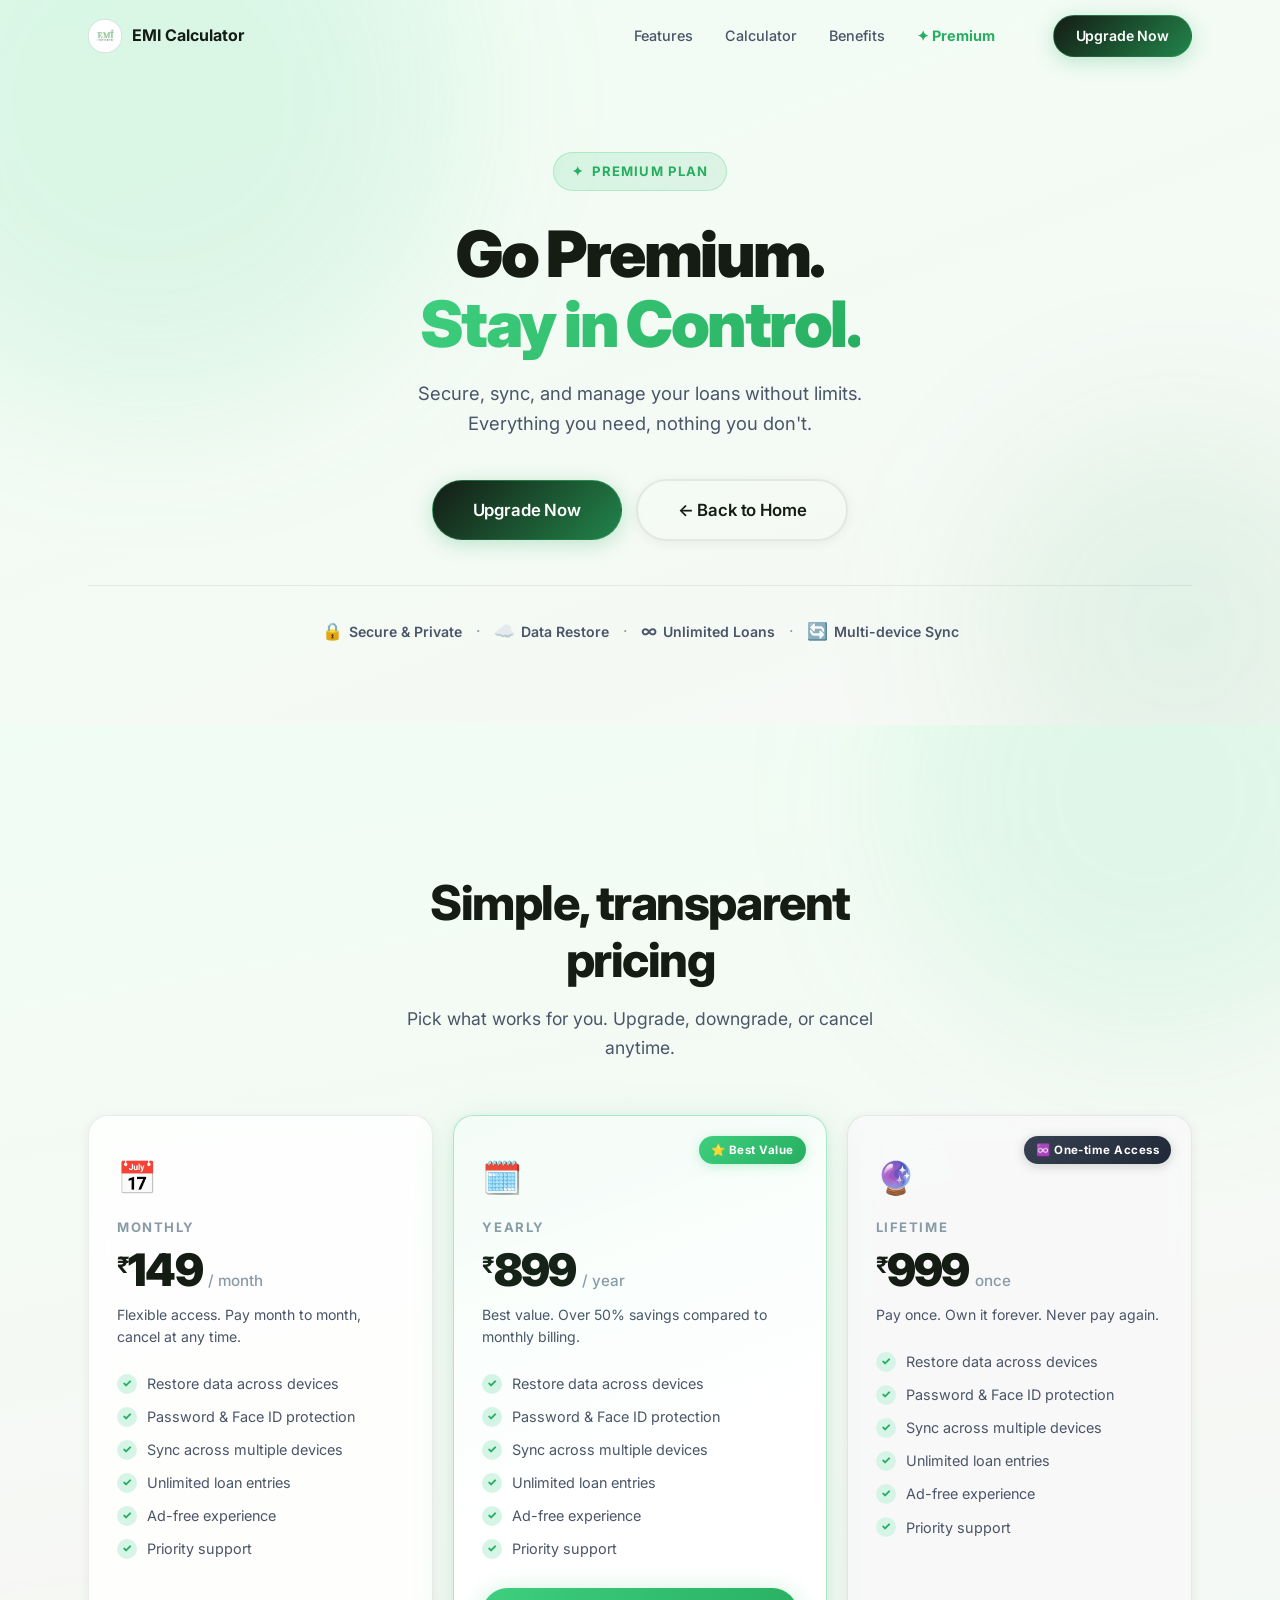
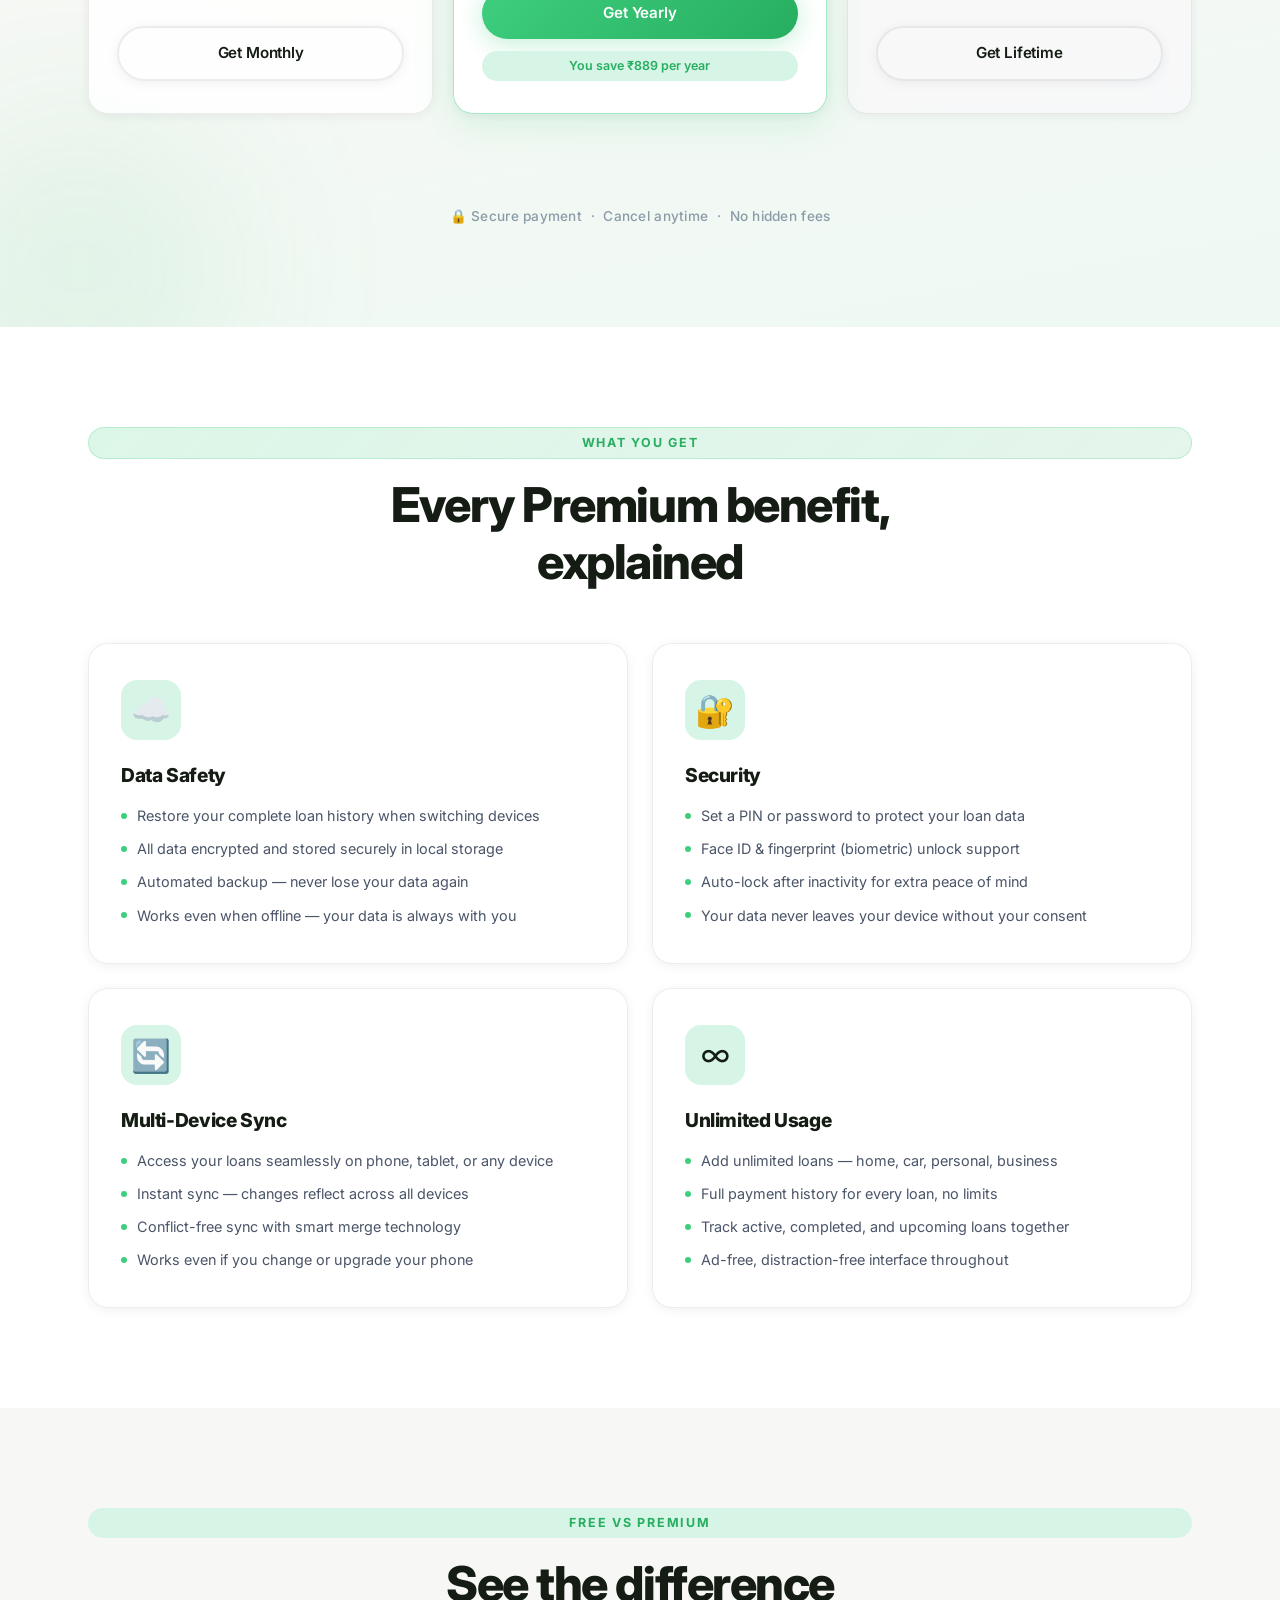
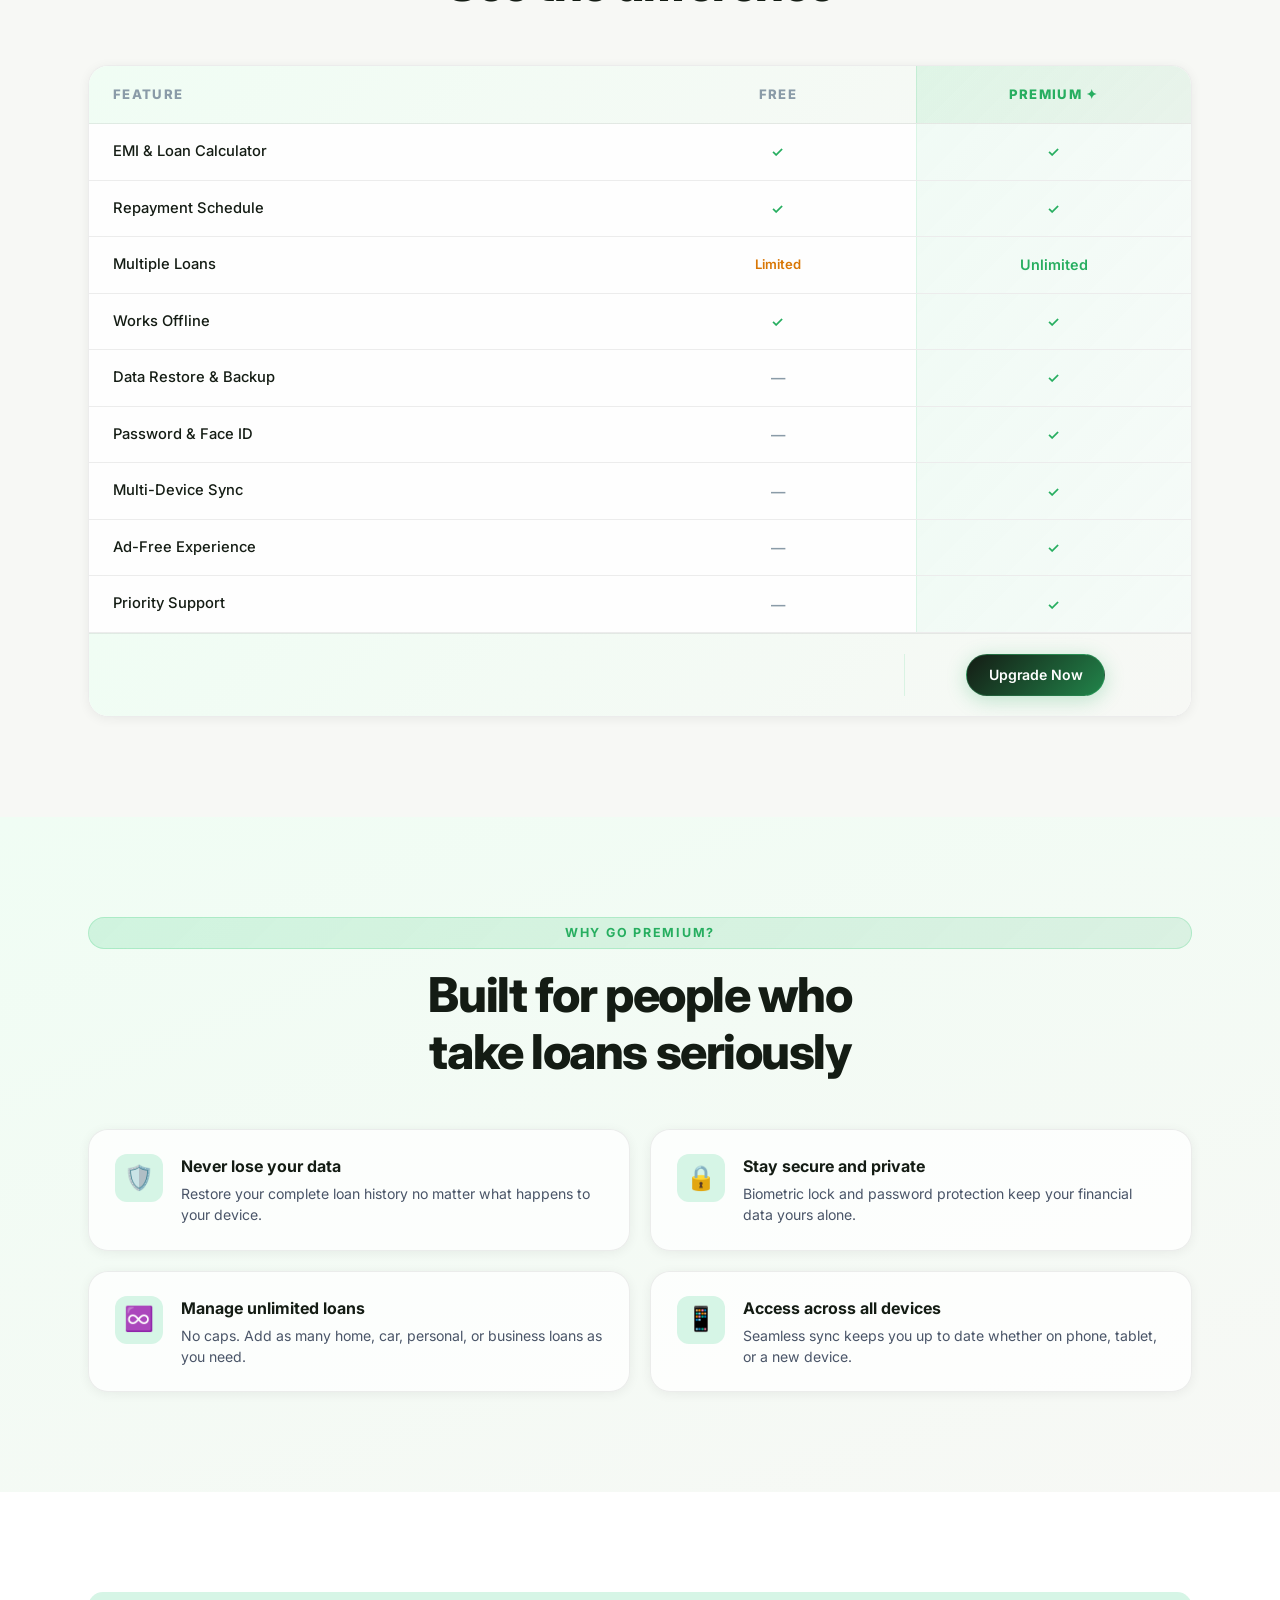
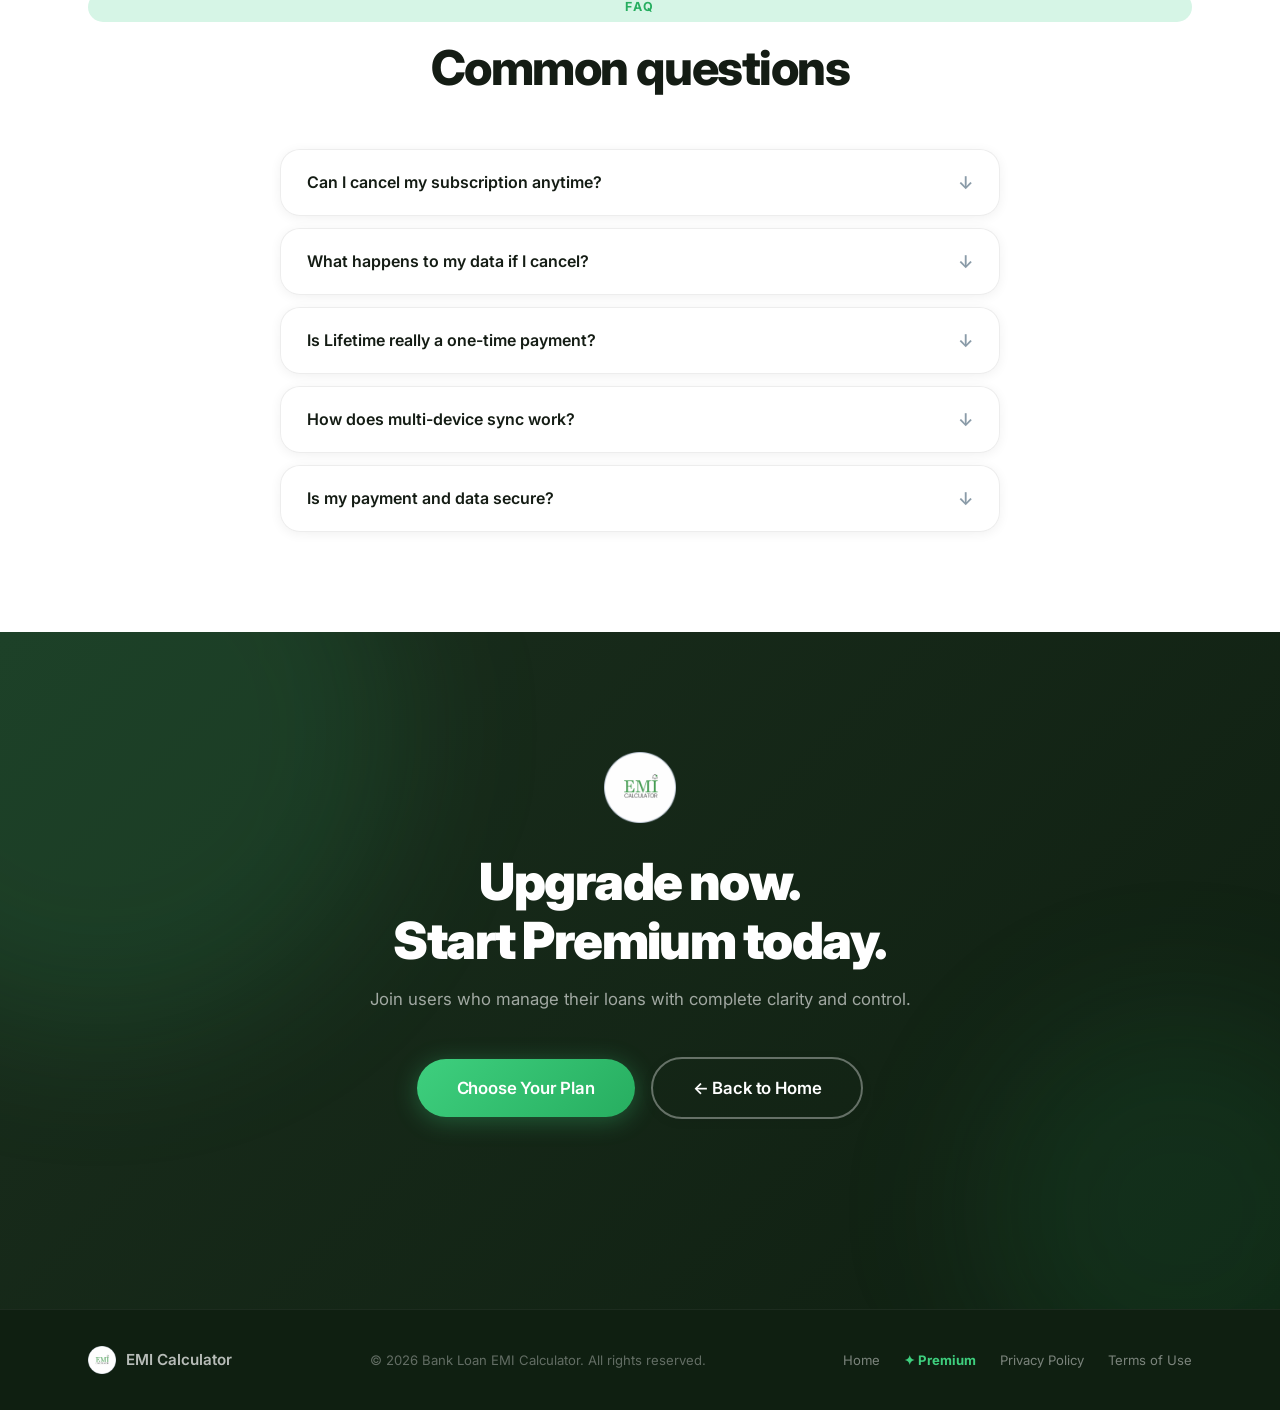
==== premium.html @ fca87fe2 "Initial commit for Bank Loan EMI Calculator Landing Page" ====
<!DOCTYPE html>
<html lang="en">

<head>
  <meta charset="UTF-8" />
  <meta name="viewport" content="width=device-width, initial-scale=1.0" />
  <title>Premium Plans – Bank Loan EMI Calculator</title>
  <meta name="description"
    content="Upgrade to Premium. Restore data, password protection, multi-device sync, unlimited loan entries and an ad-free experience." />
  <meta name="keywords" content="loan EMI calculator premium, pro plan, sync loans, biometric lock, loan app upgrade" />
  <link rel="icon" type="image/png" href="LOGO.png" />
  <link rel="preconnect" href="https://fonts.googleapis.com" />
  <link rel="preconnect" href="https://fonts.gstatic.com" crossorigin />
  <link href="https://fonts.googleapis.com/css2?family=Inter:wght@300;400;500;600;700;800;900&display=swap"
    rel="stylesheet" />
  <link rel="stylesheet" href="style.css" />
</head>

<body>

  <!-- ========== NAV ========== -->
  <nav class="nav" id="navbar">
    <div class="nav-inner">
      <a href="index.html" class="nav-logo" id="nav-logo-link">
        <img src="LOGO.png" alt="Bank Loan EMI Calculator Logo" class="nav-logo-img" />
        <span class="nav-logo-text">EMI Calculator</span>
      </a>
      <div class="nav-links" id="nav-links">
        <a href="index.html#features" class="nav-link">Features</a>
        <a href="index.html#calculator" class="nav-link">Calculator</a>
        <a href="index.html#benefits" class="nav-link">Benefits</a>
        <a href="#pricing" class="nav-link nav-link-pro">✦ Premium</a>
      </div>
      <a href="#pricing" class="btn btn-sm btn-pro nav-cta" id="nav-cta-upgrade">Upgrade Now</a>
      <button class="hamburger" id="hamburger" aria-label="Open menu">
        <span></span><span></span><span></span>
      </button>
    </div>
    <!-- mobile drawer -->
    <div class="mobile-drawer" id="mobile-drawer">
      <a href="index.html" class="drawer-link">← Back to Home</a>
      <a href="#pricing" class="drawer-link">Pricing Plans</a>
      <a href="#features-detail" class="drawer-link">Features</a>
      <a href="#why-premium" class="drawer-link">Why Premium?</a>
      <a href="#pricing" class="btn btn-pro drawer-cta">Upgrade Now</a>
    </div>
  </nav>

  <!-- ========== HERO ========== -->
  <section class="premium-page-hero" id="hero">
    <div class="premium-hero-blob phb-1"></div>
    <div class="premium-hero-blob phb-2"></div>
    <div class="container reveal">
      <div class="premium-hero-badge">
        <span>✦</span> PREMIUM PLAN
      </div>
      <h1 class="premium-hero-title">
        Go Premium.<br /><span class="accent-text">Stay in Control.</span>
      </h1>
      <p class="premium-hero-sub">
        Secure, sync, and manage your loans without limits.<br />
        Everything you need, nothing you don't.
      </p>
      <div class="premium-hero-actions">
        <a href="#pricing" class="btn btn-pro btn-lg" id="hero-upgrade-btn">Upgrade Now</a>
        <a href="index.html" class="btn btn-outline btn-lg" id="hero-back-btn">← Back to Home</a>
      </div>

      <!-- Quick trust row -->
      <div class="premium-trust-row">
        <span class="premium-trust-item"><span>🔒</span> Secure & Private</span>
        <span class="premium-trust-sep">·</span>
        <span class="premium-trust-item"><span>☁️</span> Data Restore</span>
        <span class="premium-trust-sep">·</span>
        <span class="premium-trust-item"><span>∞</span> Unlimited Loans</span>
        <span class="premium-trust-sep">·</span>
        <span class="premium-trust-item"><span>🔄</span> Multi-device Sync</span>
      </div>
    </div>
  </section>

  <!-- ========== PRICING CARDS ========== -->
  <section class="pricing-section" id="pricing" style="padding-top:100px;">
    <div class="pricing-bg">
      <div class="pricing-blob pb-1"></div>
      <div class="pricing-blob pb-2"></div>
    </div>
    <div class="container">
      <div class="section-label reveal center pro-label">Choose Your Plan</div>
      <h2 class="section-title reveal center">Simple, transparent<br />pricing</h2>
      <p class="section-sub reveal center">Pick what works for you. Upgrade, downgrade, or cancel anytime.</p>

      <!-- Billing toggle -->
      <!-- <div class="billing-toggle reveal" id="billing-toggle">
        <button class="toggle-btn active" id="toggle-monthly" data-plan="monthly">Monthly</button>
        <button class="toggle-btn" id="toggle-yearly" data-plan="yearly">
          Yearly
          <span class="toggle-save">Save 50%</span>
        </button>
      </div> -->

      <!-- Pricing Cards -->
      <div class="pricing-cards reveal" id="pricing-cards">

        <!-- Monthly -->
        <div class="pricing-card" id="plan-monthly">
          <div class="plan-icon">📅</div>
          <div class="plan-name">Monthly</div>
          <div class="plan-price">
            <span class="plan-currency">₹</span>149
            <span class="plan-period"> / month</span>
          </div>
          <p class="plan-desc">Flexible access. Pay month to month, cancel at any time.</p>
          <ul class="plan-features">
            <li><span class="pf-check">✓</span> Restore data across devices</li>
            <li><span class="pf-check">✓</span> Password &amp; Face ID protection</li>
            <li><span class="pf-check">✓</span> Sync across multiple devices</li>
            <li><span class="pf-check">✓</span> Unlimited loan entries</li>
            <li><span class="pf-check">✓</span> Ad-free experience</li>
            <li><span class="pf-check">✓</span> Priority support</li>
          </ul>
          <a href="#" class="btn btn-outline btn-plan" id="cta-monthly-page">Get Monthly</a>
        </div>

        <!-- Yearly — BEST VALUE -->
        <div class="pricing-card pricing-card-featured" id="plan-yearly">
          <div class="plan-badge">⭐ Best Value</div>
          <div class="plan-icon">🗓️</div>
          <div class="plan-name">Yearly</div>
          <div class="plan-price">
            <span class="plan-currency">₹</span>899
            <span class="plan-period"> / year</span>
          </div>
          <p class="plan-desc">Best value. Over 50% savings compared to monthly billing.</p>
          <ul class="plan-features">
            <li><span class="pf-check">✓</span> Restore data across devices</li>
            <li><span class="pf-check">✓</span> Password &amp; Face ID protection</li>
            <li><span class="pf-check">✓</span> Sync across multiple devices</li>
            <li><span class="pf-check">✓</span> Unlimited loan entries</li>
            <li><span class="pf-check">✓</span> Ad-free experience</li>
            <li><span class="pf-check">✓</span> Priority support</li>
          </ul>
          <a href="#" class="btn btn-primary btn-plan" id="cta-yearly-page">Get Yearly</a>
          <div class="plan-saving">You save ₹889 per year</div>
        </div>

        <!-- Lifetime -->
        <div class="pricing-card pricing-card-lifetime" id="plan-lifetime">
          <div class="plan-badge plan-badge-alt">♾️ One-time Access</div>
          <div class="plan-icon">🔮</div>
          <div class="plan-name">Lifetime</div>
          <div class="plan-price">
            <span class="plan-currency">₹</span>999
            <span class="plan-period"> once</span>
          </div>
          <p class="plan-desc">Pay once. Own it forever. Never pay again.</p>
          <ul class="plan-features">
            <li><span class="pf-check">✓</span> Restore data across devices</li>
            <li><span class="pf-check">✓</span> Password &amp; Face ID protection</li>
            <li><span class="pf-check">✓</span> Sync across multiple devices</li>
            <li><span class="pf-check">✓</span> Unlimited loan entries</li>
            <li><span class="pf-check">✓</span> Ad-free experience</li>
            <li><span class="pf-check">✓</span> Priority support</li>
          </ul>
          <a href="#" class="btn btn-outline btn-plan" id="cta-lifetime-page">Get Lifetime</a>
        </div>

      </div><!-- /pricing-cards -->

      <!-- Reassurance line -->
      <p class="pricing-reassurance reveal">
        🔒 Secure payment &nbsp;·&nbsp; Cancel anytime &nbsp;·&nbsp; No hidden fees
      </p>
    </div>
  </section>

  <!-- ========== FEATURES EXPLAINED ========== -->
  <section class="prem-features-section" id="features-detail">
    <div class="container">
      <div class="section-label reveal center pro-label">What You Get</div>
      <h2 class="section-title reveal center">Every Premium benefit,<br />explained</h2>

      <div class="prem-features-grid reveal">

        <!-- Data Safety -->
        <div class="prem-feature-cat" id="pfc-data">
          <div class="pfc-icon">☁️</div>
          <h3>Data Safety</h3>
          <div class="pfc-items">
            <div class="pfc-item">
              <span class="pfc-dot"></span>
              Restore your complete loan history when switching devices
            </div>
            <div class="pfc-item">
              <span class="pfc-dot"></span>
              All data encrypted and stored securely in local storage
            </div>
            <div class="pfc-item">
              <span class="pfc-dot"></span>
              Automated backup — never lose your data again
            </div>
            <div class="pfc-item">
              <span class="pfc-dot"></span>
              Works even when offline — your data is always with you
            </div>
          </div>
        </div>

        <!-- Security -->
        <div class="prem-feature-cat" id="pfc-security">
          <div class="pfc-icon">🔐</div>
          <h3>Security</h3>
          <div class="pfc-items">
            <div class="pfc-item">
              <span class="pfc-dot"></span>
              Set a PIN or password to protect your loan data
            </div>
            <div class="pfc-item">
              <span class="pfc-dot"></span>
              Face ID &amp; fingerprint (biometric) unlock support
            </div>
            <div class="pfc-item">
              <span class="pfc-dot"></span>
              Auto-lock after inactivity for extra peace of mind
            </div>
            <div class="pfc-item">
              <span class="pfc-dot"></span>
              Your data never leaves your device without your consent
            </div>
          </div>
        </div>

        <!-- Sync -->
        <div class="prem-feature-cat" id="pfc-sync">
          <div class="pfc-icon">🔄</div>
          <h3>Multi-Device Sync</h3>
          <div class="pfc-items">
            <div class="pfc-item">
              <span class="pfc-dot"></span>
              Access your loans seamlessly on phone, tablet, or any device
            </div>
            <div class="pfc-item">
              <span class="pfc-dot"></span>
              Instant sync — changes reflect across all devices
            </div>
            <div class="pfc-item">
              <span class="pfc-dot"></span>
              Conflict-free sync with smart merge technology
            </div>
            <div class="pfc-item">
              <span class="pfc-dot"></span>
              Works even if you change or upgrade your phone
            </div>
          </div>
        </div>

        <!-- Unlimited Usage -->
        <div class="prem-feature-cat" id="pfc-unlimited">
          <div class="pfc-icon">∞</div>
          <h3>Unlimited Usage</h3>
          <div class="pfc-items">
            <div class="pfc-item">
              <span class="pfc-dot"></span>
              Add unlimited loans — home, car, personal, business
            </div>
            <div class="pfc-item">
              <span class="pfc-dot"></span>
              Full payment history for every loan, no limits
            </div>
            <div class="pfc-item">
              <span class="pfc-dot"></span>
              Track active, completed, and upcoming loans together
            </div>
            <div class="pfc-item">
              <span class="pfc-dot"></span>
              Ad-free, distraction-free interface throughout
            </div>
          </div>
        </div>

      </div>
    </div>
  </section>

  <!-- ========== COMPARISON TABLE ========== -->
  <section class="comparison-section" id="comparison">
    <div class="container">
      <div class="section-label reveal center">Free vs Premium</div>
      <h2 class="section-title reveal center">See the difference</h2>
      <div class="comparison-table reveal">
        <div class="comp-header">
          <div class="comp-feat-col">Feature</div>
          <div class="comp-plan-col">Free</div>
          <div class="comp-plan-col comp-plan-pro">Premium ✦</div>
        </div>
        <div class="comp-row">
          <div class="comp-feat">EMI & Loan Calculator</div>
          <div class="comp-val comp-yes">✓</div>
          <div class="comp-val comp-yes comp-pro-val">✓</div>
        </div>
        <div class="comp-row">
          <div class="comp-feat">Repayment Schedule</div>
          <div class="comp-val comp-yes">✓</div>
          <div class="comp-val comp-yes comp-pro-val">✓</div>
        </div>
        <div class="comp-row">
          <div class="comp-feat">Multiple Loans</div>
          <div class="comp-val comp-limited">Limited</div>
          <div class="comp-val comp-yes comp-pro-val">Unlimited</div>
        </div>
        <div class="comp-row">
          <div class="comp-feat">Works Offline</div>
          <div class="comp-val comp-yes">✓</div>
          <div class="comp-val comp-yes comp-pro-val">✓</div>
        </div>
        <div class="comp-row">
          <div class="comp-feat">Data Restore &amp; Backup</div>
          <div class="comp-val comp-no">—</div>
          <div class="comp-val comp-yes comp-pro-val">✓</div>
        </div>
        <div class="comp-row">
          <div class="comp-feat">Password &amp; Face ID</div>
          <div class="comp-val comp-no">—</div>
          <div class="comp-val comp-yes comp-pro-val">✓</div>
        </div>
        <div class="comp-row">
          <div class="comp-feat">Multi-Device Sync</div>
          <div class="comp-val comp-no">—</div>
          <div class="comp-val comp-yes comp-pro-val">✓</div>
        </div>
        <div class="comp-row">
          <div class="comp-feat">Ad-Free Experience</div>
          <div class="comp-val comp-no">—</div>
          <div class="comp-val comp-yes comp-pro-val">✓</div>
        </div>
        <div class="comp-row">
          <div class="comp-feat">Priority Support</div>
          <div class="comp-val comp-no">—</div>
          <div class="comp-val comp-yes comp-pro-val">✓</div>
        </div>
        <div class="comp-footer">
          <div></div>
          <div></div>
          <div>
            <a href="#pricing" class="btn btn-pro btn-sm" id="comp-upgrade-btn">Upgrade Now</a>
          </div>
        </div>
      </div>
    </div>
  </section>

  <!-- ========== WHY PREMIUM ========== -->
  <section class="why-premium" id="why-premium">
    <div class="container">
      <div class="section-label reveal center pro-label">Why Go Premium?</div>
      <h2 class="section-title reveal center">Built for people who<br />take loans seriously</h2>
      <div class="why-premium-grid reveal">
        <div class="why-card" id="why-1">
          <div class="why-icon">🛡️</div>
          <div>
            <strong>Never lose your data</strong>
            <span>Restore your complete loan history no matter what happens to your device.</span>
          </div>
        </div>
        <div class="why-card" id="why-2">
          <div class="why-icon">🔒</div>
          <div>
            <strong>Stay secure and private</strong>
            <span>Biometric lock and password protection keep your financial data yours alone.</span>
          </div>
        </div>
        <div class="why-card" id="why-3">
          <div class="why-icon">♾️</div>
          <div>
            <strong>Manage unlimited loans</strong>
            <span>No caps. Add as many home, car, personal, or business loans as you need.</span>
          </div>
        </div>
        <div class="why-card" id="why-4">
          <div class="why-icon">📱</div>
          <div>
            <strong>Access across all devices</strong>
            <span>Seamless sync keeps you up to date whether on phone, tablet, or a new device.</span>
          </div>
        </div>
      </div>
    </div>
  </section>

  <!-- ========== FAQ ========== -->
  <section class="faq-section" id="faq">
    <div class="container">
      <div class="section-label reveal center">FAQ</div>
      <h2 class="section-title reveal center">Common questions</h2>
      <div class="faq-list reveal">

        <div class="faq-item" id="faq-1">
          <button class="faq-q" aria-expanded="false">
            Can I cancel my subscription anytime?
            <span class="faq-arrow">↓</span>
          </button>
          <div class="faq-a">
            Yes. Monthly and yearly plans can be cancelled anytime. Your premium access continues until the end of your
            current billing period.
          </div>
        </div>

        <div class="faq-item" id="faq-2">
          <button class="faq-q" aria-expanded="false">
            What happens to my data if I cancel?
            <span class="faq-arrow">↓</span>
          </button>
          <div class="faq-a">
            Your data stays on your device. You will lose access to sync and backup, but all your local loans remain
            fully accessible.
          </div>
        </div>

        <div class="faq-item" id="faq-3">
          <button class="faq-q" aria-expanded="false">
            Is Lifetime really a one-time payment?
            <span class="faq-arrow">↓</span>
          </button>
          <div class="faq-a">
            Absolutely. Pay ₹999 once and get full access to all Premium features forever — including all future updates
            at no extra cost.
          </div>
        </div>

        <div class="faq-item" id="faq-4">
          <button class="faq-q" aria-expanded="false">
            How does multi-device sync work?
            <span class="faq-arrow">↓</span>
          </button>
          <div class="faq-a">
            After upgrading, your loan data is securely synced across any device where you sign in with the same
            account. Changes reflect instantly.
          </div>
        </div>

        <div class="faq-item" id="faq-5">
          <button class="faq-q" aria-expanded="false">
            Is my payment and data secure?
            <span class="faq-arrow">↓</span>
          </button>
          <div class="faq-a">
            Yes. All payments are processed through secure, industry-standard gateways. Your loan data is stored locally
            on your device and never shared with third parties.
          </div>
        </div>

      </div>
    </div>
  </section>

  <!-- ========== FINAL CTA ========== -->
  <section class="premium-final-cta" id="final-cta">
    <div class="cta-bg-blobs">
      <div class="blob cta-blob-1"></div>
      <div class="blob cta-blob-2"></div>
    </div>
    <div class="container cta-inner reveal">
      <img src="LOGO.png" alt="App Logo" class="cta-logo" />
      <h2 class="cta-headline">Upgrade now.<br />Start Premium today.</h2>
      <p class="cta-sub">Join users who manage their loans with complete clarity and control.</p>
      <div class="cta-actions">
        <a href="#pricing" class="btn btn-primary btn-lg" id="final-cta-btn">Choose Your Plan</a>
        <a href="index.html" class="btn btn-outline btn-lg btn-outline-white" id="final-back-btn">← Back to Home</a>
      </div>
      <div class="trust-badges">
        <span class="trust-badge"><span>🔒</span> Secure Payment</span>
        <span class="trust-badge"><span>♾️</span> Lifetime Option</span>
        <span class="trust-badge"><span>🚫</span> No Hidden Fees</span>
      </div>
    </div>
  </section>

  <!-- ========== FOOTER ========== -->
  <footer class="footer">
    <div class="container footer-inner">
      <div class="footer-brand">
        <img src="LOGO.png" alt="Logo" class="footer-logo" />
        <span>EMI Calculator</span>
      </div>
      <p class="footer-copy">&copy; 2026 Bank Loan EMI Calculator. All rights reserved.</p>
      <div class="footer-links">
        <a href="index.html" class="footer-link">Home</a>
        <a href="premium.html" class="footer-link footer-link-pro">✦ Premium</a>
        <a href="#" class="footer-link">Privacy Policy</a>
        <a href="#" class="footer-link">Terms of Use</a>
      </div>
    </div>
  </footer>

  <script src="script.js"></script>
  <script>
    // ---- FAQ Accordion ----
    document.querySelectorAll('.faq-q').forEach(btn => {
      btn.addEventListener('click', () => {
        const item = btn.parentElement;
        const answer = item.querySelector('.faq-a');
        const isOpen = item.classList.contains('faq-open');

        // close all
        document.querySelectorAll('.faq-item').forEach(i => {
          i.classList.remove('faq-open');
          i.querySelector('.faq-a').style.maxHeight = '0';
          i.querySelector('.faq-q').setAttribute('aria-expanded', 'false');
          i.querySelector('.faq-arrow').style.transform = '';
        });

        // open clicked if it was closed
        if (!isOpen) {
          item.classList.add('faq-open');
          answer.style.maxHeight = answer.scrollHeight + 'px';
          btn.setAttribute('aria-expanded', 'true');
          btn.querySelector('.faq-arrow').style.transform = 'rotate(180deg)';
        }
      });
    });

    // ---- Billing Toggle ----
    const toggleBtns = document.querySelectorAll('.toggle-btn');
    toggleBtns.forEach(btn => {
      btn.addEventListener('click', () => {
        toggleBtns.forEach(b => b.classList.remove('active'));
        btn.classList.add('active');
      });
    });

    // ---- Smooth scroll on hero CTA ----
    document.querySelectorAll('a[href="#pricing"]').forEach(a => {
      a.addEventListener('click', e => {
        e.preventDefault();
        document.getElementById('pricing').scrollIntoView({ behavior: 'smooth' });
      });
    });
  </script>
</body>

</html>
---- style.css ----
/* =========================================================
   DESIGN SYSTEM TOKENS
   ========================================================= */
:root {
  --bg: #f7f8f5;
  --bg-alt: #ffffff;
  --bg-card: rgba(255, 255, 255, 0.75);
  --green: #3ecf7e;
  --green-dark: #27ae60;
  --green-light: #d6f5e6;
  --green-glow: rgba(62, 207, 126, 0.18);
  --text-primary: #141c14;
  --text-body: #4a5568;
  --text-muted: #8a9ba8;
  --border: rgba(0, 0, 0, 0.07);
  --shadow-sm: 0 2px 12px rgba(0, 0, 0, 0.06);
  --shadow-md: 0 8px 40px rgba(0, 0, 0, 0.10);
  --shadow-lg: 0 24px 72px rgba(0, 0, 0, 0.14);
  --radius-sm: 12px;
  --radius-md: 20px;
  --radius-lg: 32px;
  --radius-xl: 48px;
  --font: 'Inter', -apple-system, BlinkMacSystemFont, 'Segoe UI', sans-serif;
  --nav-h: 72px;
  --transition: 0.35s cubic-bezier(0.4, 0, 0.2, 1);
}

/* =========================================================
   RESET & BASE
   ========================================================= */
*,
*::before,
*::after {
  box-sizing: border-box;
  margin: 0;
  padding: 0;
}

html {
  scroll-behavior: smooth;
  font-size: 16px;
}

body {
  font-family: var(--font);
  background: var(--bg);
  color: var(--text-primary);
  line-height: 1.6;
  overflow-x: hidden;
  -webkit-font-smoothing: antialiased;
}

img {
  display: block;
  max-width: 100%;
}

a {
  text-decoration: none;
  color: inherit;
}

ul {
  list-style: none;
}

button {
  cursor: pointer;
  border: none;
  background: none;
  font-family: inherit;
}

/* =========================================================
   UTILITIES
   ========================================================= */
.container {
  width: 100%;
  max-width: 1160px;
  margin: 0 auto;
  padding: 0 28px;
}

.center {
  text-align: center;
}

.accent-text {
  background: linear-gradient(135deg, #3ecf7e 0%, #27ae60 100%);
  -webkit-background-clip: text;
  -webkit-text-fill-color: transparent;
  background-clip: text;
}

/* =========================================================
   BUTTONS
   ========================================================= */
.btn {
  display: inline-flex;
  align-items: center;
  justify-content: center;
  gap: 8px;
  padding: 12px 28px;
  border-radius: 50px;
  font-weight: 600;
  font-size: 0.95rem;
  letter-spacing: -0.01em;
  transition: all var(--transition);
  white-space: nowrap;
}

.btn-lg {
  padding: 16px 40px;
  font-size: 1.05rem;
}

.btn-sm {
  padding: 9px 22px;
  font-size: 0.88rem;
}

.btn-primary {
  background: linear-gradient(135deg, #3ecf7e, #27ae60);
  color: #fff;
  box-shadow: 0 4px 24px rgba(62, 207, 126, 0.32);
}

.btn-primary:hover {
  transform: translateY(-2px);
  box-shadow: 0 8px 32px rgba(62, 207, 126, 0.45);
}

.btn-primary:active {
  transform: translateY(0);
}

.btn-outline {
  background: transparent;
  color: var(--text-primary);
  border: 2px solid var(--border);
  box-shadow: var(--shadow-sm);
}

.btn-outline:hover {
  border-color: var(--green);
  color: var(--green-dark);
  background: var(--green-light);
  transform: translateY(-2px);
}

.btn-outline-white {
  border-color: rgba(255, 255, 255, 0.35);
  color: #fff;
}

.btn-outline-white:hover {
  background: rgba(255, 255, 255, 0.15);
  border-color: rgba(255, 255, 255, 0.6);
  color: #fff;
}

/* =========================================================
   SECTION TYPOGRAPHY
   ========================================================= */
.section-label {
  display: inline-block;
  font-size: 0.78rem;
  font-weight: 700;
  letter-spacing: 0.14em;
  text-transform: uppercase;
  color: var(--green-dark);
  background: var(--green-light);
  padding: 5px 14px;
  border-radius: 50px;
  margin-bottom: 18px;
}

.section-label.center {
  display: block;
}

.section-title {
  font-size: clamp(2rem, 4.5vw, 3rem);
  font-weight: 800;
  line-height: 1.18;
  letter-spacing: -0.03em;
  color: var(--text-primary);
  margin-bottom: 16px;
}

.section-sub {
  font-size: 1.1rem;
  color: var(--text-body);
  line-height: 1.65;
  max-width: 480px;
  margin-bottom: 36px;
}

.section-sub.center {
  margin: 0 auto 36px;
  text-align: center;
}

/* =========================================================
   SCROLL REVEAL
   ========================================================= */
.reveal {
  opacity: 0;
  transform: translateY(32px);
  transition: opacity 0.7s ease, transform 0.7s ease;
}

.reveal.revealed {
  opacity: 1;
  transform: translateY(0);
}

.reveal-delay-1 {
  transition-delay: 0.15s;
}

.reveal-delay-2 {
  transition-delay: 0.3s;
}

/* =========================================================
   FLOATING ANIMATION
   ========================================================= */
@keyframes float {

  0%,
  100% {
    transform: translateY(0px);
  }

  50% {
    transform: translateY(-16px);
  }
}

@keyframes floatSlow {

  0%,
  100% {
    transform: translateY(0px) rotate(-1deg);
  }

  50% {
    transform: translateY(-10px) rotate(1deg);
  }
}

.float-anim {
  animation: float 5s ease-in-out infinite;
}

.float-anim-slow {
  animation: floatSlow 7s ease-in-out infinite;
}

/* =========================================================
   BLOBS (decorative)
   ========================================================= */
.blob {
  position: absolute;
  border-radius: 50%;
  filter: blur(72px);
  pointer-events: none;
  z-index: 0;
}

.blob-1 {
  width: 520px;
  height: 520px;
  background: rgba(62, 207, 126, 0.13);
  top: -120px;
  left: -160px;
}

.blob-2 {
  width: 380px;
  height: 380px;
  background: rgba(39, 174, 96, 0.10);
  bottom: 60px;
  right: -100px;
}

.blob-3 {
  width: 260px;
  height: 260px;
  background: rgba(62, 207, 126, 0.08);
  top: 40%;
  left: 50%;
}

.hero-bg-blobs {
  position: absolute;
  inset: 0;
  overflow: hidden;
  z-index: 0;
}

/* =========================================================
   NAVBAR
   ========================================================= */
.nav {
  position: fixed;
  top: 0;
  left: 0;
  right: 0;
  z-index: 1000;
  height: var(--nav-h);
  transition: background var(--transition), box-shadow var(--transition);
}

.nav.scrolled {
  background: rgba(247, 248, 245, 0.88);
  backdrop-filter: blur(18px);
  -webkit-backdrop-filter: blur(18px);
  box-shadow: 0 1px 0 var(--border);
}

.nav-inner {
  max-width: 1160px;
  margin: 0 auto;
  padding: 0 28px;
  height: 100%;
  display: flex;
  align-items: center;
  gap: 32px;
}

.nav-logo {
  display: flex;
  align-items: center;
  gap: 10px;
  flex-shrink: 0;
}

.nav-logo-img {
  width: 34px;
  height: 34px;
  object-fit: contain;
  border-radius: 8px;
}

.nav-logo-text {
  font-weight: 700;
  font-size: 1rem;
  color: var(--text-primary);
}

.nav-links {
  display: flex;
  align-items: center;
  gap: 4px;
  margin-left: auto;
}

.nav-link {
  font-size: 0.9rem;
  font-weight: 500;
  color: var(--text-body);
  padding: 8px 14px;
  border-radius: var(--radius-sm);
  transition: color var(--transition), background var(--transition);
}

.nav-link:hover {
  color: var(--green-dark);
  background: var(--green-light);
}

.nav-cta {
  margin-left: 12px;
}

.hamburger {
  display: none;
  flex-direction: column;
  gap: 5px;
  margin-left: auto;
  padding: 8px;
}

.hamburger span {
  display: block;
  width: 22px;
  height: 2px;
  background: var(--text-primary);
  border-radius: 2px;
  transition: all 0.3s;
}

.mobile-drawer {
  display: none;
  flex-direction: column;
  align-items: flex-start;
  gap: 4px;
  background: rgba(247, 248, 245, 0.97);
  backdrop-filter: blur(20px);
  padding: 20px 28px 28px;
  border-top: 1px solid var(--border);
}

.mobile-drawer.open {
  display: flex;
}

.drawer-link {
  font-size: 1rem;
  font-weight: 500;
  color: var(--text-body);
  padding: 10px 0;
  border-bottom: 1px solid var(--border);
  width: 100%;
}

.drawer-cta {
  margin-top: 16px;
  align-self: stretch;
  text-align: center;
}

/* =========================================================
   PHONE MOCKUP
   ========================================================= */
.phone-mockup {
  position: relative;
  width: 260px;
  background: #1a1a1a;
  border-radius: 40px;
  padding: 12px;
  box-shadow:
    0 0 0 2px rgba(255, 255, 255, 0.08),
    0 32px 80px rgba(0, 0, 0, 0.22),
    inset 0 1px 0 rgba(255, 255, 255, 0.12);
}

.phone-mockup::before {
  content: '';
  display: block;
  width: 80px;
  height: 8px;
  background: #2a2a2a;
  border-radius: 4px;
  margin: 0 auto 10px;
}

.phone-screen {
  border-radius: 28px;
  overflow: hidden;
  background: #000;
  aspect-ratio: 9/19.5;
}

.phone-img {
  width: 100%;
  height: 100%;
  object-fit: cover;
  object-position: top;
  display: block;
}

.phone-mockup.phone-sm {
  width: 220px;
  border-radius: 36px;
  padding: 10px;
}

.phone-mockup.phone-sm .phone-screen {
  border-radius: 24px;
}

/* =========================================================
   HERO SECTION
   ========================================================= */
.hero {
  position: relative;
  min-height: 100vh;
  display: flex;
  align-items: center;
  padding-top: var(--nav-h);
  overflow: hidden;
}

.hero-inner {
  display: grid;
  grid-template-columns: 1fr 1fr;
  align-items: center;
  gap: 80px;
  padding-top: 60px;
  padding-bottom: 80px;
  position: relative;
  z-index: 1;
}

.hero-content {
  max-width: 520px;
}

.hero-logo-wrap {
  margin-bottom: 24px;
}

.hero-logo {
  width: 72px;
  height: 72px;
  object-fit: contain;
  border-radius: 18px;
  /* box-s/zhadow: 0 8px 32px rgba(62, 207, 126, 0.25); */
}

.trust-badge-top {
  display: inline-flex;
  align-items: center;
  gap: 7px;
  background: var(--green-light);
  color: var(--green-dark);
  font-size: 0.82rem;
  font-weight: 600;
  padding: 7px 16px;
  border-radius: 50px;
  margin-bottom: 28px;
  border: 1px solid rgba(62, 207, 126, 0.2);
}

.hero-headline {
  font-size: clamp(2.6rem, 5.5vw, 4rem);
  font-weight: 900;
  line-height: 1.1;
  letter-spacing: -0.04em;
  margin-bottom: 14px;
}

.hero-tagline {
  font-size: 1rem;
  font-weight: 500;
  color: var(--green-dark);
  letter-spacing: 0.1em;
  text-transform: uppercase;
  margin-bottom: 16px;
}

.hero-sub {
  font-size: 1.15rem;
  color: var(--text-body);
  line-height: 1.65;
  margin-bottom: 38px;
}

.hero-actions {
  display: flex;
  align-items: center;
  gap: 14px;
  flex-wrap: wrap;
}

.hero-mockup {
  display: flex;
  justify-content: center;
  align-items: center;
  position: relative;
}

.mockup-glow {
  position: absolute;
  width: 300px;
  height: 300px;
  background: radial-gradient(circle, rgba(62, 207, 126, 0.22) 0%, transparent 70%);
  border-radius: 50%;
  z-index: -1;
  top: 50%;
  left: 50%;
  transform: translate(-50%, -50%);
}

.hero-mockup .phone-mockup {
  width: 280px;
}

.hero-scroll-hint {
  position: absolute;
  bottom: 32px;
  left: 50%;
  transform: translateX(-50%);
  z-index: 2;
}

@keyframes scrollBounce {

  0%,
  100% {
    transform: translateY(0);
    opacity: 1;
  }

  50% {
    transform: translateY(12px);
    opacity: 0.4;
  }
}

.scroll-dot {
  display: block;
  width: 6px;
  height: 6px;
  background: var(--green);
  border-radius: 50%;
  animation: scrollBounce 1.8s ease-in-out infinite;
}

/* =========================================================
   PROBLEM SECTION
   ========================================================= */
.problem {
  padding: 120px 0 100px;
  text-align: center;
}

.problem-grid {
  display: grid;
  grid-template-columns: repeat(4, 1fr);
  gap: 20px;
  margin-top: 52px;
}

.problem-card {
  background: var(--bg-card);
  border: 1px solid var(--border);
  border-radius: var(--radius-md);
  padding: 36px 24px;
  box-shadow: var(--shadow-sm);
  transition: transform var(--transition), box-shadow var(--transition);
}

.problem-card:hover {
  transform: translateY(-6px);
  box-shadow: var(--shadow-md);
}

.problem-icon {
  font-size: 2rem;
  margin-bottom: 16px;
}

.problem-card p {
  font-size: 1rem;
  font-weight: 600;
  color: var(--text-primary);
}

/* =========================================================
   SPLIT LAYOUT SECTIONS
   ========================================================= */
.split-layout {
  display: grid;
  grid-template-columns: 1fr 1fr;
  align-items: center;
  gap: 80px;
}

.split-reverse {
  direction: rtl;
}

.split-reverse>* {
  direction: ltr;
}

.getting-started,
.track-section,
.schedule-section,
.multiloan-section {
  padding: 120px 0;
}

.getting-started {
  background: var(--bg-alt);
}

.track-section {
  background: var(--bg);
}

.schedule-section {
  background: var(--bg-alt);
}

.multiloan-section {
  background: var(--bg);
}

.split-mockup {
  display: flex;
  justify-content: center;
  align-items: center;
}

/* =========================================================
   FEATURE LIST
   ========================================================= */
.feature-list {
  display: flex;
  flex-direction: column;
  gap: 18px;
}

.feature-item {
  display: flex;
  align-items: flex-start;
  gap: 16px;
  padding: 16px 20px;
  background: var(--bg-card);
  border: 1px solid var(--border);
  border-radius: var(--radius-sm);
  box-shadow: var(--shadow-sm);
  transition: transform var(--transition), box-shadow var(--transition);
}

.feature-item:hover {
  transform: translateX(4px);
  box-shadow: var(--shadow-md);
  border-color: var(--green-light);
}

.feat-icon {
  font-size: 1.4rem;
  flex-shrink: 0;
  width: 42px;
  height: 42px;
  display: flex;
  align-items: center;
  justify-content: center;
  background: var(--green-light);
  border-radius: 10px;
}

.feature-item div {
  display: flex;
  flex-direction: column;
  gap: 3px;
}

.feature-item strong {
  font-size: 0.95rem;
  font-weight: 700;
  color: var(--text-primary);
}

.feature-item span {
  font-size: 0.85rem;
  color: var(--text-muted);
}

/* =========================================================
   SMART CALCULATOR SECTION
   ========================================================= */
.calculator-section {
  padding: 120px 0;
  background: linear-gradient(160deg, #f0fdf6 0%, #f7f8f5 100%);
}

.dual-mockup-wrap {
  display: flex;
  align-items: center;
  justify-content: center;
  gap: 40px;
  margin-top: 64px;
  flex-wrap: wrap;
}

.phone-left {
  transform: rotate(-4deg);
}

.phone-right {
  transform: rotate(4deg);
}

.phone-left:hover,
.phone-right:hover {
  transform: rotate(0deg) scale(1.03);
  transition: transform 0.4s ease;
}

.dual-features {
  display: flex;
  flex-direction: column;
  gap: 12px;
  max-width: 220px;
}

.feature-pill {
  background: var(--bg-card);
  border: 1px solid var(--border);
  border-radius: 50px;
  padding: 10px 18px;
  font-size: 0.85rem;
  font-weight: 600;
  color: var(--text-primary);
  box-shadow: var(--shadow-sm);
  text-align: center;
  transition: all var(--transition);
}

.feature-pill:hover {
  background: var(--green-light);
  border-color: rgba(62, 207, 126, 0.3);
  color: var(--green-dark);
  transform: scale(1.04);
}

/* =========================================================
   BENEFITS SECTION
   ========================================================= */
.benefits-section {
  padding: 120px 0;
  background: var(--bg-alt);
}

.benefits-grid {
  display: grid;
  grid-template-columns: repeat(3, 1fr);
  gap: 24px;
  margin-top: 56px;
}

.benefit-card {
  background: var(--bg-card);
  border: 1px solid var(--border);
  border-radius: var(--radius-md);
  padding: 36px 28px;
  box-shadow: var(--shadow-sm);
  backdrop-filter: blur(8px);
  transition: transform var(--transition), box-shadow var(--transition);
}

.benefit-card:hover {
  transform: translateY(-8px);
  box-shadow: var(--shadow-md);
  border-color: rgba(62, 207, 126, 0.2);
}

.benefit-icon {
  font-size: 2rem;
  margin-bottom: 18px;
  width: 56px;
  height: 56px;
  display: flex;
  align-items: center;
  justify-content: center;
  background: var(--green-light);
  border-radius: 14px;
}

.benefit-card h3 {
  font-size: 1.05rem;
  font-weight: 700;
  margin-bottom: 10px;
  color: var(--text-primary);
}

.benefit-card p {
  font-size: 0.9rem;
  color: var(--text-body);
  line-height: 1.6;
}

/* =========================================================
   FINAL CTA
   ========================================================= */
.final-cta {
  position: relative;
  padding: 140px 0;
  background: linear-gradient(135deg, #1a2e1d 0%, #0f1f11 100%);
  overflow: hidden;
}

.cta-bg-blobs {
  position: absolute;
  inset: 0;
  overflow: hidden;
}

.cta-blob-1 {
  width: 600px;
  height: 600px;
  background: rgba(62, 207, 126, 0.12);
  top: -200px;
  left: -200px;
}

.cta-blob-2 {
  width: 400px;
  height: 400px;
  background: rgba(39, 174, 96, 0.10);
  bottom: -100px;
  right: -100px;
}

.cta-inner {
  position: relative;
  z-index: 1;
  text-align: center;
}

.cta-logo {
  width: 72px;
  height: 72px;
  object-fit: contain;
  margin: 0 auto 28px;
  border-radius: 18px;
  /* box-shadow: 0 8px 32px rgba(62, 207, 126, 0.3); */
}

.cta-headline {
  font-size: clamp(2rem, 4.5vw, 3.2rem);
  font-weight: 900;
  letter-spacing: -0.03em;
  color: #fff;
  line-height: 1.15;
  margin-bottom: 16px;
}

.cta-sub {
  font-size: 1.05rem;
  color: rgba(255, 255, 255, 0.6);
  margin-bottom: 44px;
}

.cta-actions {
  display: flex;
  align-items: center;
  justify-content: center;
  gap: 16px;
  flex-wrap: wrap;
  margin-bottom: 44px;
}

.trust-badges {
  display: flex;
  align-items: center;
  justify-content: center;
  gap: 20px;
  flex-wrap: wrap;
}

.trust-badge {
  display: inline-flex;
  align-items: center;
  gap: 6px;
  font-size: 0.85rem;
  font-weight: 500;
  color: rgba(255, 255, 255, 0.55);
}

.trust-badge span {
  font-size: 1rem;
}

/* =========================================================
   FOOTER
   ========================================================= */
.footer {
  background: #0f1f11;
  border-top: 1px solid rgba(255, 255, 255, 0.06);
  padding: 36px 0;
}

.footer-inner {
  display: flex;
  align-items: center;
  justify-content: space-between;
  flex-wrap: wrap;
  gap: 20px;
}

.footer-brand {
  display: flex;
  align-items: center;
  gap: 10px;
  color: rgba(255, 255, 255, 0.7);
  font-weight: 600;
  font-size: 0.95rem;
}

.footer-logo {
  width: 28px;
  height: 28px;
  object-fit: contain;
  border-radius: 6px;
  /* opacity: 0.85; */
}

.footer-copy {
  font-size: 0.82rem;
  color: rgba(255, 255, 255, 0.35);
}

.footer-links {
  display: flex;
  gap: 24px;
}

.footer-link {
  font-size: 0.82rem;
  color: rgba(255, 255, 255, 0.45);
  transition: color var(--transition);
}

.footer-link:hover {
  color: var(--green);
}

/* =========================================================
   RESPONSIVE — TABLET
   ========================================================= */
@media (max-width: 900px) {
  .hero-inner {
    grid-template-columns: 1fr;
    text-align: center;
    gap: 56px;
  }

  .hero-content {
    max-width: 100%;
  }

  .hero-logo {
    margin: 0 auto;
  }

  .hero-actions {
    justify-content: center;
  }

  .hero-mockup {
    order: -1;
  }

  .trust-badge-top {
    margin: 0 auto 28px;
  }

  .split-layout {
    grid-template-columns: 1fr;
    gap: 52px;
    text-align: center;
  }

  .split-reverse {
    direction: ltr;
  }

  .split-content .section-sub {
    max-width: 100%;
    margin-left: auto;
    margin-right: auto;
    text-align: center;
  }

  .problem-grid {
    grid-template-columns: repeat(2, 1fr);
  }

  .benefits-grid {
    grid-template-columns: repeat(2, 1fr);
  }

  .dual-mockup-wrap {
    gap: 24px;
  }

  .dual-features {
    max-width: 100%;
    flex-direction: row;
    flex-wrap: wrap;
    justify-content: center;
  }

  .nav-links,
  .nav-cta {
    display: none;
  }

  .hamburger {
    display: flex;
  }
}

/* =========================================================
   RESPONSIVE — MOBILE
   ========================================================= */
@media (max-width: 560px) {
  .container {
    padding: 0 20px;
  }

  .problem-grid {
    grid-template-columns: 1fr 1fr;
    gap: 14px;
  }

  .benefits-grid {
    grid-template-columns: 1fr;
  }

  .phone-mockup {
    width: 210px !important;
  }

  .phone-left {
    transform: rotate(-2deg);
  }

  .phone-right {
    transform: rotate(2deg);
  }

  .hero-headline {
    font-size: 2.4rem;
  }

  .hero-actions {
    flex-direction: column;
    align-items: center;
  }

  .btn-lg {
    width: 100%;
    max-width: 300px;
  }

  .getting-started,
  .track-section,
  .schedule-section,
  .multiloan-section,
  .calculator-section,
  .benefits-section {
    padding: 80px 0;
  }

  .problem {
    padding: 80px 0;
  }

  .final-cta {
    padding: 100px 0;
  }

  .cta-actions {
    flex-direction: column;
    align-items: center;
  }

  .trust-badges {
    flex-direction: column;
    gap: 12px;
  }

  .footer-inner {
    flex-direction: column;
    align-items: center;
    text-align: center;
  }

  .br-hide {
    display: none;
  }

  .dual-mockup-wrap {
    flex-direction: column;
    align-items: center;
  }
}

/* =========================================================
   GLASSMORPHISM CARD BACKDROP
   ========================================================= */
@supports (backdrop-filter: blur(12px)) {

  .problem-card,
  .benefit-card,
  .feature-item {
    backdrop-filter: blur(12px);
    -webkit-backdrop-filter: blur(12px);
  }
}

/* =========================================================
   SELECTION COLOR
   ========================================================= */
::selection {
  background: var(--green-light);
  color: var(--green-dark);
}

/* =========================================================
   PRO BUTTON
   ========================================================= */
.btn-pro {
  background: linear-gradient(135deg, #141c14 0%, #27ae60 140%);
  color: #fff;
  box-shadow: 0 4px 20px rgba(39, 174, 96, 0.28);
  border: 1.5px solid rgba(62, 207, 126, 0.3);
}

.btn-pro:hover {
  transform: translateY(-2px);
  box-shadow: 0 8px 28px rgba(39, 174, 96, 0.42);
  border-color: rgba(62, 207, 126, 0.55);
}

.nav-link-pro {
  color: var(--green-dark) !important;
  font-weight: 700 !important;
}

.footer-link-pro {
  color: var(--green) !important;
  font-weight: 700;
}

/* =========================================================
   PRICING / PREMIUM SECTION
   ========================================================= */
.pricing-section {
  position: relative;
  padding: 120px 0 100px;
  background: linear-gradient(170deg, #f0fdf4 0%, #f7f8f5 60%, #eef9f3 100%);
  overflow: hidden;
}

.pricing-bg {
  position: absolute;
  inset: 0;
  overflow: hidden;
  pointer-events: none;
  z-index: 0;
}

.pricing-blob {
  position: absolute;
  border-radius: 50%;
  filter: blur(80px);
}

.pb-1 {
  width: 500px;
  height: 500px;
  background: rgba(62, 207, 126, 0.10);
  top: -180px;
  right: -120px;
}

.pb-2 {
  width: 320px;
  height: 320px;
  background: rgba(39, 174, 96, 0.08);
  bottom: -100px;
  left: -80px;
}

.pricing-section .container {
  position: relative;
  z-index: 1;
}

.pro-label {
  background: linear-gradient(135deg, rgba(62, 207, 126, 0.18), rgba(39, 174, 96, 0.12));
  color: var(--green-dark);
  border: 1px solid rgba(62, 207, 126, 0.25);
}

/* ---- Pricing Cards Grid ---- */
.pricing-cards {
  display: grid;
  grid-template-columns: 1fr 1.08fr 1fr;
  gap: 20px;
  margin: 52px 0 64px;
  align-items: stretch;
}

/* ---- Base Pricing Card ---- */
.pricing-card {
  position: relative;
  background: rgba(255, 255, 255, 0.82);
  border: 1.5px solid var(--border);
  border-radius: var(--radius-md);
  padding: 36px 28px 32px;
  box-shadow: var(--shadow-sm);
  backdrop-filter: blur(14px);
  -webkit-backdrop-filter: blur(14px);
  display: flex;
  flex-direction: column;
  gap: 0;
  transition: transform var(--transition), box-shadow var(--transition), border-color var(--transition);
  overflow: hidden;
}

.pricing-card:hover {
  transform: translateY(-8px);
  box-shadow: var(--shadow-md);
}

/* ---- Featured (Yearly) Card ---- */
.pricing-card-featured {
  background: rgba(255, 255, 255, 0.95);
  border-color: rgba(62, 207, 126, 0.45);
  box-shadow: 0 8px 40px rgba(62, 207, 126, 0.18), var(--shadow-sm);
  z-index: 2;
}

.pricing-card-featured::before {
  content: '';
  position: absolute;
  inset: 0;
  background: linear-gradient(160deg, rgba(62, 207, 126, 0.06) 0%, transparent 60%);
  pointer-events: none;
}

.pricing-card-featured:hover {
  box-shadow: 0 20px 60px rgba(62, 207, 126, 0.26), var(--shadow-md);
}

/* ---- Lifetime Card ---- */
.pricing-card-lifetime {
  background: rgba(248, 248, 250, 0.85);
}

/* ---- Plan badge ---- */
.plan-badge {
  position: absolute;
  top: 20px;
  right: 20px;
  font-size: 0.72rem;
  font-weight: 700;
  letter-spacing: 0.04em;
  padding: 5px 12px;
  border-radius: 50px;
  background: linear-gradient(135deg, #3ecf7e, #27ae60);
  color: #fff;
  box-shadow: 0 2px 12px rgba(62, 207, 126, 0.3);
}

.plan-badge-alt {
  background: linear-gradient(135deg, #374151, #1f2937);
  box-shadow: 0 2px 12px rgba(0, 0, 0, 0.18);
}

/* ---- Plan icon ---- */
.plan-icon {
  font-size: 2rem;
  margin-bottom: 14px;
}

/* ---- Plan name ---- */
.plan-name {
  font-size: 0.82rem;
  font-weight: 700;
  letter-spacing: 0.12em;
  text-transform: uppercase;
  color: var(--text-muted);
  margin-bottom: 10px;
}

/* ---- Plan price ---- */
.plan-price {
  font-size: 2.8rem;
  font-weight: 900;
  letter-spacing: -0.04em;
  color: var(--text-primary);
  line-height: 1;
  margin-bottom: 12px;
}

.plan-currency {
  font-size: 1.4rem;
  font-weight: 700;
  vertical-align: top;
  margin-top: 6px;
  display: inline-block;
}

.plan-period {
  font-size: 0.95rem;
  font-weight: 500;
  color: var(--text-muted);
  letter-spacing: 0;
}

/* ---- Plan description ---- */
.plan-desc {
  font-size: 0.88rem;
  color: var(--text-body);
  margin-bottom: 24px;
  line-height: 1.55;
}

/* ---- Plan feature list ---- */
.plan-features {
  list-style: none;
  display: flex;
  flex-direction: column;
  gap: 10px;
  margin-bottom: 28px;
  flex: 1;
}

.plan-features li {
  display: flex;
  align-items: center;
  gap: 10px;
  font-size: 0.9rem;
  color: var(--text-body);
}

.pf-check {
  display: inline-flex;
  align-items: center;
  justify-content: center;
  width: 20px;
  height: 20px;
  border-radius: 50%;
  background: var(--green-light);
  color: var(--green-dark);
  font-size: 0.7rem;
  font-weight: 800;
  flex-shrink: 0;
}

/* ---- Plan CTA ---- */
.btn-plan {
  padding: 13px 24px;
  font-size: 0.95rem;
  width: 100%;
  text-align: center;
  margin-top: auto;
}

/* ---- Savings badge ---- */
.plan-saving {
  margin-top: 12px;
  text-align: center;
  font-size: 0.78rem;
  font-weight: 600;
  color: var(--green-dark);
  background: var(--green-light);
  padding: 5px 12px;
  border-radius: 50px;
}

/* =========================================================
   PREMIUM FEATURE STRIP
   ========================================================= */
.premium-features {
  display: grid;
  grid-template-columns: repeat(5, 1fr);
  gap: 16px;
  padding: 36px 0 0;
}

.premium-feat-item {
  display: flex;
  flex-direction: column;
  align-items: center;
  text-align: center;
  gap: 12px;
  padding: 24px 16px;
  background: rgba(255, 255, 255, 0.72);
  border: 1px solid var(--border);
  border-radius: var(--radius-md);
  box-shadow: var(--shadow-sm);
  transition: transform var(--transition), box-shadow var(--transition);
}

.premium-feat-item:hover {
  transform: translateY(-5px);
  box-shadow: var(--shadow-md);
  border-color: rgba(62, 207, 126, 0.2);
}

.pf-icon {
  font-size: 1.8rem;
  width: 52px;
  height: 52px;
  display: flex;
  align-items: center;
  justify-content: center;
  background: var(--green-light);
  border-radius: 14px;
}

.premium-feat-item div {
  display: flex;
  flex-direction: column;
  gap: 4px;
}

.premium-feat-item strong {
  font-size: 0.88rem;
  font-weight: 700;
  color: var(--text-primary);
}

.premium-feat-item span {
  font-size: 0.78rem;
  color: var(--text-muted);
  line-height: 1.4;
}

.pricing-learn-more {
  text-align: center;
  padding-top: 52px;
}

/* =========================================================
   PREMIUM PAGE SPECIFIC
   ========================================================= */
.premium-page-hero {
  position: relative;
  padding: calc(var(--nav-h) + 80px) 0 80px;
  overflow: hidden;
  background: linear-gradient(160deg, #f0fdf4 0%, #f7f8f5 100%);
  text-align: center;
}

.premium-hero-blob {
  position: absolute;
  border-radius: 50%;
  filter: blur(80px);
  pointer-events: none;
}

.phb-1 {
  width: 600px;
  height: 600px;
  background: rgba(62, 207, 126, 0.12);
  top: -200px;
  left: -150px;
}

.phb-2 {
  width: 400px;
  height: 400px;
  background: rgba(39, 174, 96, 0.09);
  bottom: -100px;
  right: -100px;
}

.premium-hero-badge {
  display: inline-flex;
  align-items: center;
  gap: 8px;
  background: linear-gradient(135deg, rgba(62, 207, 126, 0.15), rgba(39, 174, 96, 0.10));
  border: 1px solid rgba(62, 207, 126, 0.28);
  color: var(--green-dark);
  font-size: 0.82rem;
  font-weight: 700;
  letter-spacing: 0.08em;
  padding: 8px 18px;
  border-radius: 50px;
  margin-bottom: 28px;
}

.premium-hero-title {
  font-size: clamp(2.4rem, 5.5vw, 4rem);
  font-weight: 900;
  letter-spacing: -0.04em;
  line-height: 1.1;
  color: var(--text-primary);
  margin-bottom: 18px;
}

.premium-hero-sub {
  font-size: 1.15rem;
  color: var(--text-body);
  max-width: 520px;
  margin: 0 auto 40px;
  line-height: 1.65;
}

.premium-hero-actions {
  display: flex;
  align-items: center;
  justify-content: center;
  gap: 14px;
  flex-wrap: wrap;
}

/* ---- Feature Categories (Premium Page) ---- */
.prem-features-section {
  padding: 100px 0;
  background: var(--bg-alt);
}

.prem-features-grid {
  display: grid;
  grid-template-columns: repeat(2, 1fr);
  gap: 24px;
  margin-top: 52px;
}

.prem-feature-cat {
  background: rgba(255, 255, 255, 0.8);
  border: 1.5px solid var(--border);
  border-radius: var(--radius-md);
  padding: 36px 32px;
  box-shadow: var(--shadow-sm);
  backdrop-filter: blur(12px);
  transition: transform var(--transition), box-shadow var(--transition);
}

.prem-feature-cat:hover {
  transform: translateY(-6px);
  box-shadow: var(--shadow-md);
  border-color: rgba(62, 207, 126, 0.22);
}

.pfc-icon {
  font-size: 2rem;
  width: 60px;
  height: 60px;
  display: flex;
  align-items: center;
  justify-content: center;
  background: var(--green-light);
  border-radius: 16px;
  margin-bottom: 20px;
}

.prem-feature-cat h3 {
  font-size: 1.2rem;
  font-weight: 800;
  color: var(--text-primary);
  margin-bottom: 14px;
  letter-spacing: -0.02em;
}

.pfc-items {
  display: flex;
  flex-direction: column;
  gap: 10px;
}

.pfc-item {
  display: flex;
  align-items: center;
  gap: 10px;
  font-size: 0.9rem;
  color: var(--text-body);
}

.pfc-dot {
  width: 6px;
  height: 6px;
  border-radius: 50%;
  background: var(--green);
  flex-shrink: 0;
}

/* ---- Why Premium Section ---- */
.why-premium {
  padding: 100px 0;
  background: linear-gradient(160deg, #f0fdf4 0%, #f7f8f5 100%);
}

.why-premium-grid {
  display: grid;
  grid-template-columns: repeat(2, 1fr);
  gap: 20px;
  margin-top: 48px;
}

.why-card {
  display: flex;
  align-items: flex-start;
  gap: 18px;
  padding: 24px 26px;
  background: rgba(255, 255, 255, 0.75);
  border: 1px solid var(--border);
  border-radius: var(--radius-md);
  box-shadow: var(--shadow-sm);
  transition: transform var(--transition), box-shadow var(--transition);
}

.why-card:hover {
  transform: translateX(5px);
  box-shadow: var(--shadow-md);
  border-color: rgba(62, 207, 126, 0.2);
}

.why-icon {
  font-size: 1.5rem;
  width: 48px;
  height: 48px;
  display: flex;
  align-items: center;
  justify-content: center;
  background: var(--green-light);
  border-radius: 12px;
  flex-shrink: 0;
}

.why-card div {
  display: flex;
  flex-direction: column;
  gap: 4px;
}

.why-card strong {
  font-size: 1rem;
  font-weight: 700;
  color: var(--text-primary);
}

.why-card span {
  font-size: 0.88rem;
  color: var(--text-body);
  line-height: 1.5;
}

/* ---- Premium Final CTA ---- */
.premium-final-cta {
  position: relative;
  padding: 120px 0;
  background: linear-gradient(135deg, #1a2e1d 0%, #0f1f11 100%);
  overflow: hidden;
  text-align: center;
}

.premium-final-cta .cta-bg-blobs {
  position: absolute;
  inset: 0;
  overflow: hidden;
}

.premium-final-cta .cta-inner {
  position: relative;
  z-index: 1;
}

/* =========================================================
   PREMIUM RESPONSIVE
   ========================================================= */
@media (max-width: 960px) {
  .pricing-cards {
    grid-template-columns: 1fr;
    max-width: 420px;
    margin-left: auto;
    margin-right: auto;
  }

  .pricing-card-featured {
    order: -1;
  }

  .premium-features {
    grid-template-columns: repeat(3, 1fr);
  }

  .prem-features-grid {
    grid-template-columns: 1fr;
  }

  .why-premium-grid {
    grid-template-columns: 1fr;
  }
}

@media (max-width: 600px) {
  .pricing-section {
    padding: 80px 0 60px;
  }

  .pricing-cards {
    max-width: 100%;
  }

  .premium-features {
    grid-template-columns: repeat(2, 1fr);
  }

  .premium-hero-actions {
    flex-direction: column;
    align-items: center;
  }

  .prem-features-section,
  .why-premium {
    padding: 72px 0;
  }
}

@media (max-width: 380px) {
  .premium-features {
    grid-template-columns: 1fr 1fr;
  }

  .plan-price {
    font-size: 2.2rem;
  }
}

/* =========================================================
   PREMIUM TRUST ROW
   ========================================================= */
.premium-trust-row {
  display: flex;
  align-items: center;
  justify-content: center;
  gap: 14px;
  flex-wrap: wrap;
  margin-top: 44px;
  padding-top: 32px;
  border-top: 1px solid rgba(0, 0, 0, 0.07);
}

.premium-trust-item {
  display: inline-flex;
  align-items: center;
  gap: 6px;
  font-size: 0.88rem;
  font-weight: 600;
  color: var(--text-body);
}

.premium-trust-item span {
  font-size: 1.05rem;
}

.premium-trust-sep {
  color: var(--text-muted);
  font-size: 1rem;
}

@media (max-width: 560px) {
  .premium-trust-row {
    gap: 10px;
  }

  .premium-trust-sep {
    display: none;
  }
}

/* =========================================================
   BILLING TOGGLE
   ========================================================= */
.billing-toggle {
  display: flex;
  align-items: center;
  justify-content: center;
  gap: 4px;
  background: rgba(255, 255, 255, 0.75);
  border: 1px solid var(--border);
  border-radius: 50px;
  padding: 5px;
  width: fit-content;
  margin: 0 auto 44px;
  box-shadow: var(--shadow-sm);
}

.toggle-btn {
  padding: 9px 24px;
  border-radius: 50px;
  font-size: 0.9rem;
  font-weight: 600;
  color: var(--text-muted);
  cursor: pointer;
  border: none;
  background: transparent;
  font-family: var(--font);
  transition: all 0.25s ease;
  display: flex;
  align-items: center;
  gap: 8px;
}

.toggle-btn.active {
  background: linear-gradient(135deg, #3ecf7e, #27ae60);
  color: #fff;
  box-shadow: 0 2px 12px rgba(62, 207, 126, 0.3);
}

.toggle-save {
  font-size: 0.72rem;
  font-weight: 800;
  background: rgba(255, 255, 255, 0.25);
  padding: 2px 7px;
  border-radius: 50px;
  letter-spacing: 0.02em;
}

.toggle-btn:not(.active) .toggle-save {
  background: var(--green-light);
  color: var(--green-dark);
}

/* =========================================================
   PRICING REASSURANCE
   ========================================================= */
.pricing-reassurance {
  text-align: center;
  font-size: 0.85rem;
  color: var(--text-muted);
  font-weight: 500;
  padding-top: 28px;
  letter-spacing: 0.02em;
}

/* =========================================================
   COMPARISON TABLE
   ========================================================= */
.comparison-section {
  padding: 100px 0;
  background: var(--bg);
}

.comparison-table {
  margin-top: 52px;
  border: 1.5px solid var(--border);
  border-radius: var(--radius-md);
  overflow: hidden;
  box-shadow: var(--shadow-sm);
  background: rgba(255, 255, 255, 0.85);
  backdrop-filter: blur(12px);
}

.comp-header {
  display: grid;
  grid-template-columns: 2fr 1fr 1fr;
  background: linear-gradient(135deg, #f0fdf4, #f7f8f5);
  border-bottom: 1.5px solid var(--border);
  padding: 0;
}

.comp-feat-col,
.comp-plan-col {
  padding: 18px 24px;
  font-size: 0.82rem;
  font-weight: 800;
  letter-spacing: 0.1em;
  text-transform: uppercase;
  color: var(--text-muted);
}

.comp-plan-col {
  text-align: center;
}

.comp-plan-pro {
  background: linear-gradient(135deg, rgba(62, 207, 126, 0.12), rgba(39, 174, 96, 0.07));
  color: var(--green-dark);
  border-left: 1.5px solid rgba(62, 207, 126, 0.2);
}

.comp-row {
  display: grid;
  grid-template-columns: 2fr 1fr 1fr;
  border-bottom: 1px solid var(--border);
  transition: background 0.2s;
}

.comp-row:last-of-type {
  border-bottom: none;
}

.comp-row:hover {
  background: rgba(62, 207, 126, 0.03);
}

.comp-feat {
  padding: 16px 24px;
  font-size: 0.92rem;
  font-weight: 500;
  color: var(--text-primary);
  display: flex;
  align-items: center;
}

.comp-val {
  padding: 16px 24px;
  font-size: 0.9rem;
  font-weight: 600;
  display: flex;
  align-items: center;
  justify-content: center;
  text-align: center;
}

.comp-yes {
  color: var(--green-dark);
}

.comp-no {
  color: var(--text-muted);
}

.comp-limited {
  color: #d97706;
  font-size: 0.82rem;
}

.comp-pro-val {
  background: linear-gradient(135deg, rgba(62, 207, 126, 0.07), rgba(39, 174, 96, 0.04));
  border-left: 1.5px solid rgba(62, 207, 126, 0.15);
}

.comp-footer {
  display: grid;
  grid-template-columns: 2fr 1fr 1fr;
  padding: 20px 24px;
  background: linear-gradient(135deg, #f0fdf4, #f7f8f5);
  border-top: 1.5px solid var(--border);
}

.comp-footer>div:last-child {
  display: flex;
  align-items: center;
  justify-content: center;
  border-left: 1.5px solid rgba(62, 207, 126, 0.15);
}

@media (max-width: 640px) {

  .comp-header,
  .comp-row,
  .comp-footer {
    grid-template-columns: 1.6fr 0.9fr 1fr;
  }

  .comp-feat,
  .comp-val,
  .comp-feat-col,
  .comp-plan-col {
    padding: 12px 14px;
    font-size: 0.82rem;
  }
}

/* =========================================================
   FAQ
   ========================================================= */
.faq-section {
  padding: 100px 0;
  background: var(--bg-alt);
}

.faq-list {
  margin-top: 52px;
  display: flex;
  flex-direction: column;
  gap: 12px;
  max-width: 720px;
  margin-left: auto;
  margin-right: auto;
}

.faq-item {
  background: rgba(255, 255, 255, 0.82);
  border: 1.5px solid var(--border);
  border-radius: var(--radius-md);
  overflow: hidden;
  box-shadow: var(--shadow-sm);
  transition: border-color var(--transition), box-shadow var(--transition);
}

.faq-item.faq-open {
  border-color: rgba(62, 207, 126, 0.35);
  box-shadow: 0 4px 24px rgba(62, 207, 126, 0.12);
}

.faq-q {
  width: 100%;
  display: flex;
  align-items: center;
  justify-content: space-between;
  gap: 16px;
  padding: 22px 26px;
  font-size: 1rem;
  font-weight: 600;
  color: var(--text-primary);
  background: transparent;
  border: none;
  cursor: pointer;
  text-align: left;
  font-family: var(--font);
  transition: color var(--transition);
}

.faq-q:hover {
  color: var(--green-dark);
}

.faq-item.faq-open .faq-q {
  color: var(--green-dark);
}

.faq-arrow {
  font-size: 1.1rem;
  transition: transform 0.3s ease;
  flex-shrink: 0;
  color: var(--text-muted);
}

.faq-a {
  max-height: 0;
  overflow: hidden;
  font-size: 0.92rem;
  color: var(--text-body);
  line-height: 1.65;
  padding: 0 26px;
  transition: max-height 0.4s ease, padding 0.3s ease;
}

.faq-item.faq-open .faq-a {
  padding: 0 26px 22px;
}

@media (max-width: 560px) {
  .faq-q {
    padding: 18px 18px;
    font-size: 0.92rem;
  }

  .faq-a {
    padding: 0 18px;
  }

  .faq-item.faq-open .faq-a {
    padding: 0 18px 18px;
  }

  .faq-section {
    padding: 72px 0;
  }

  .comparison-section {
    padding: 72px 0;
  }
}

/* =========================================================
   REFINEMENTS & UTILITIES
   ========================================================= */
.btn-disabled {
  opacity: 0.5;
  cursor: not-allowed !important;
  pointer-events: none;
  background: rgba(0, 0, 0, 0.05) !important;
  border-color: var(--border) !important;
  color: var(--text-muted) !important;
}

.btn-outline-white.btn-disabled {
  background: rgba(255, 255, 255, 0.1) !important;
  border-color: rgba(255, 255, 255, 0.2) !important;
  color: rgba(255, 255, 255, 0.4) !important;
}

.badge-inline {
  font-size: 0.65rem;
  font-weight: 800;
  text-transform: uppercase;
  background: var(--green-light);
  color: var(--green-dark);
  padding: 2px 8px;
  border-radius: 4px;
  margin-left: 8px;
  letter-spacing: 0.05em;
}

.btn-outline-white .badge-inline {
  background: rgba(255, 255, 255, 0.2);
  color: #fff;
}

/* Minimal Pricing Cards */
.pricing-cards-minimal {
  display: flex;
  justify-content: center;
  gap: 24px;
  flex-wrap: wrap;
}

.pricing-card-mini {
  background: var(--bg-alt);
  border: 1px solid var(--border);
  border-radius: var(--radius-md);
  padding: 24px 32px;
  text-align: center;
  box-shadow: var(--shadow-sm);
  transition: all var(--transition);
  position: relative;
  min-width: 220px;
}

.pricing-card-mini:hover {
  transform: translateY(-2px);
  box-shadow: var(--shadow-md);
  border-color: rgba(62, 207, 126, 0.2);
}

.pricing-card-mini.pricing-card-featured {
  border-color: rgba(62, 207, 126, 0.3);
  background: linear-gradient(to bottom, #ffffff, #f0fdf4);
}

.pricing-card-mini .plan-name {
  font-size: 0.85rem;
  font-weight: 700;
  color: var(--text-muted);
  margin-bottom: 8px;
  text-transform: uppercase;
  letter-spacing: 0.05em;
}

.pricing-card-mini .plan-price {
  font-size: 1.25rem;
  font-weight: 800;
  color: var(--text-primary);
}

.pricing-card-mini .plan-badge {
  position: absolute;
  top: -12px;
  left: 50%;
  transform: translateX(-50%);
  background: var(--green);
  color: #fff;
  font-size: 0.7rem;
  font-weight: 800;
  padding: 4px 12px;
  border-radius: 50px;
  white-space: nowrap;
  box-shadow: 0 4px 12px rgba(62, 207, 126, 0.25);
}

.pricing-card-mini .plan-badge-alt {
  background: var(--text-primary);
}

@media (max-width: 600px) {
  .pricing-cards-minimal {
    flex-direction: column;
    align-items: stretch;
  }

  .pricing-card-mini {
    min-width: 0;
  }
}
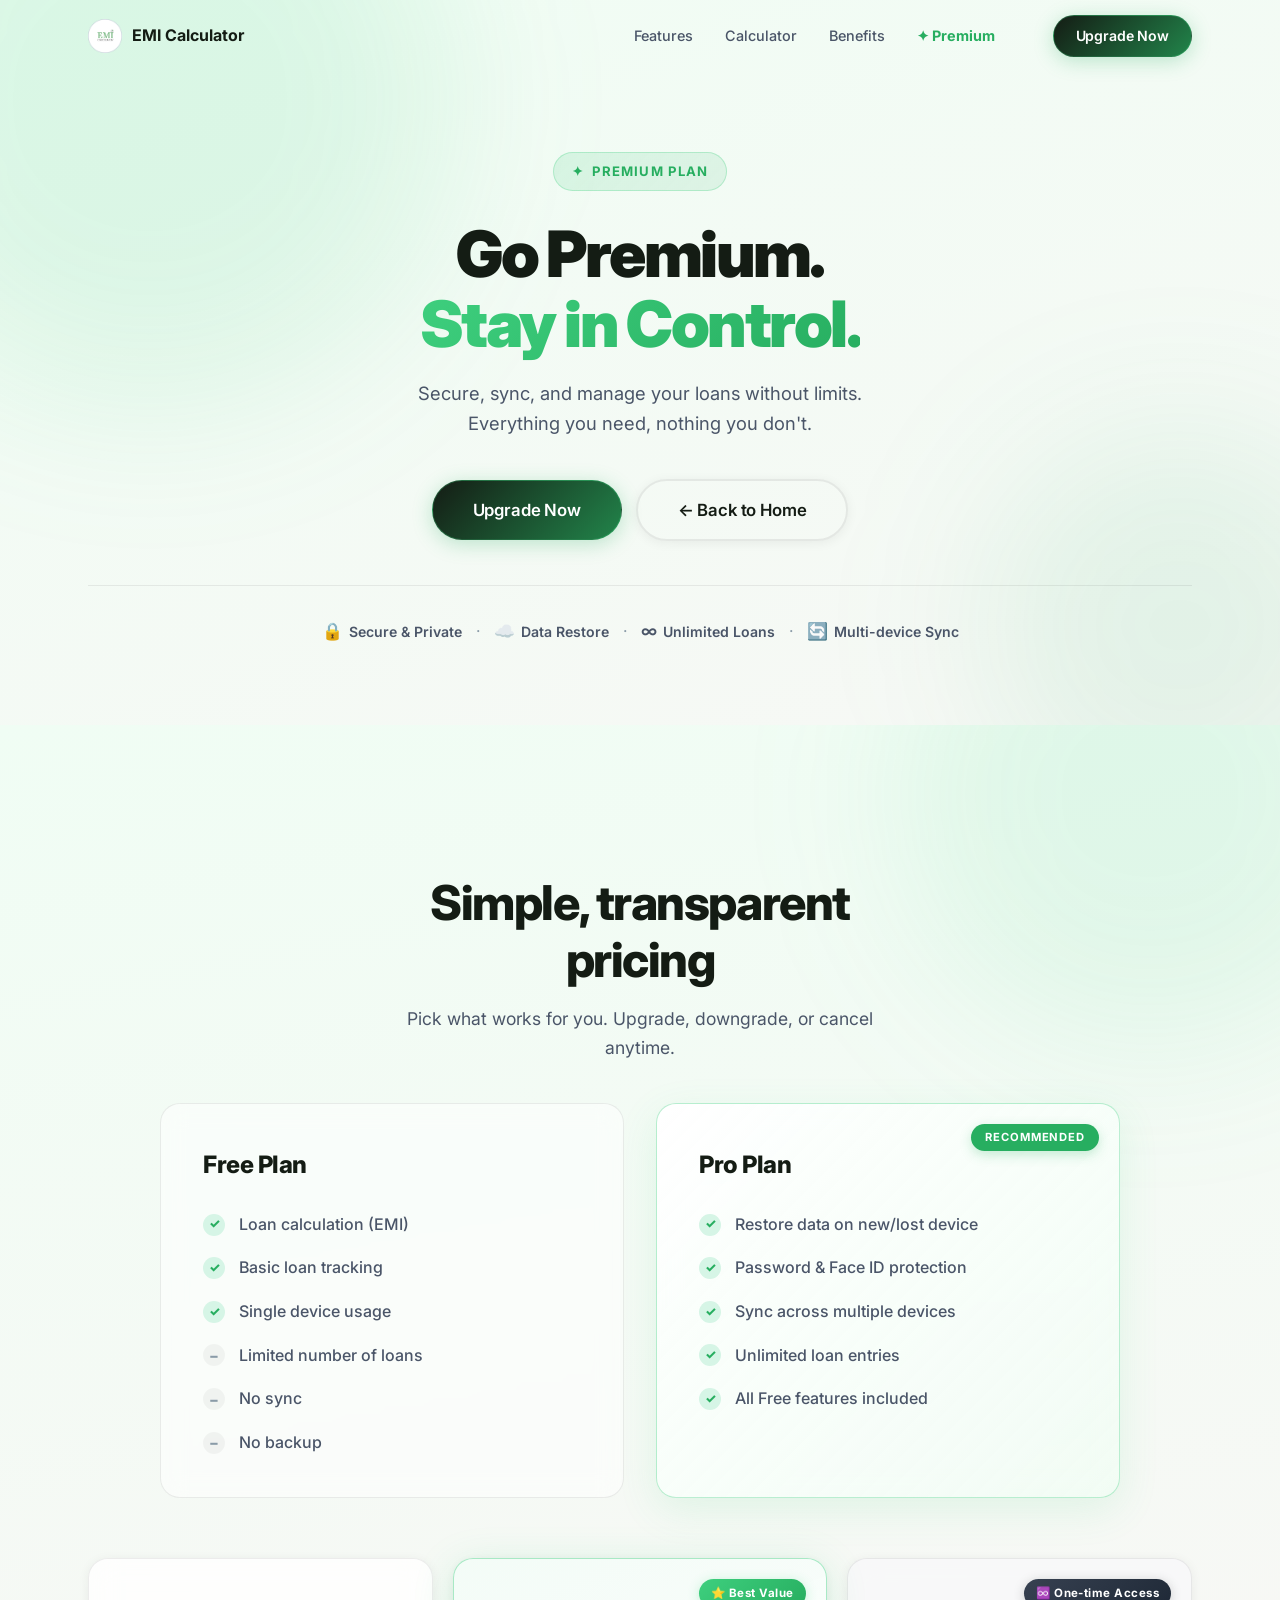
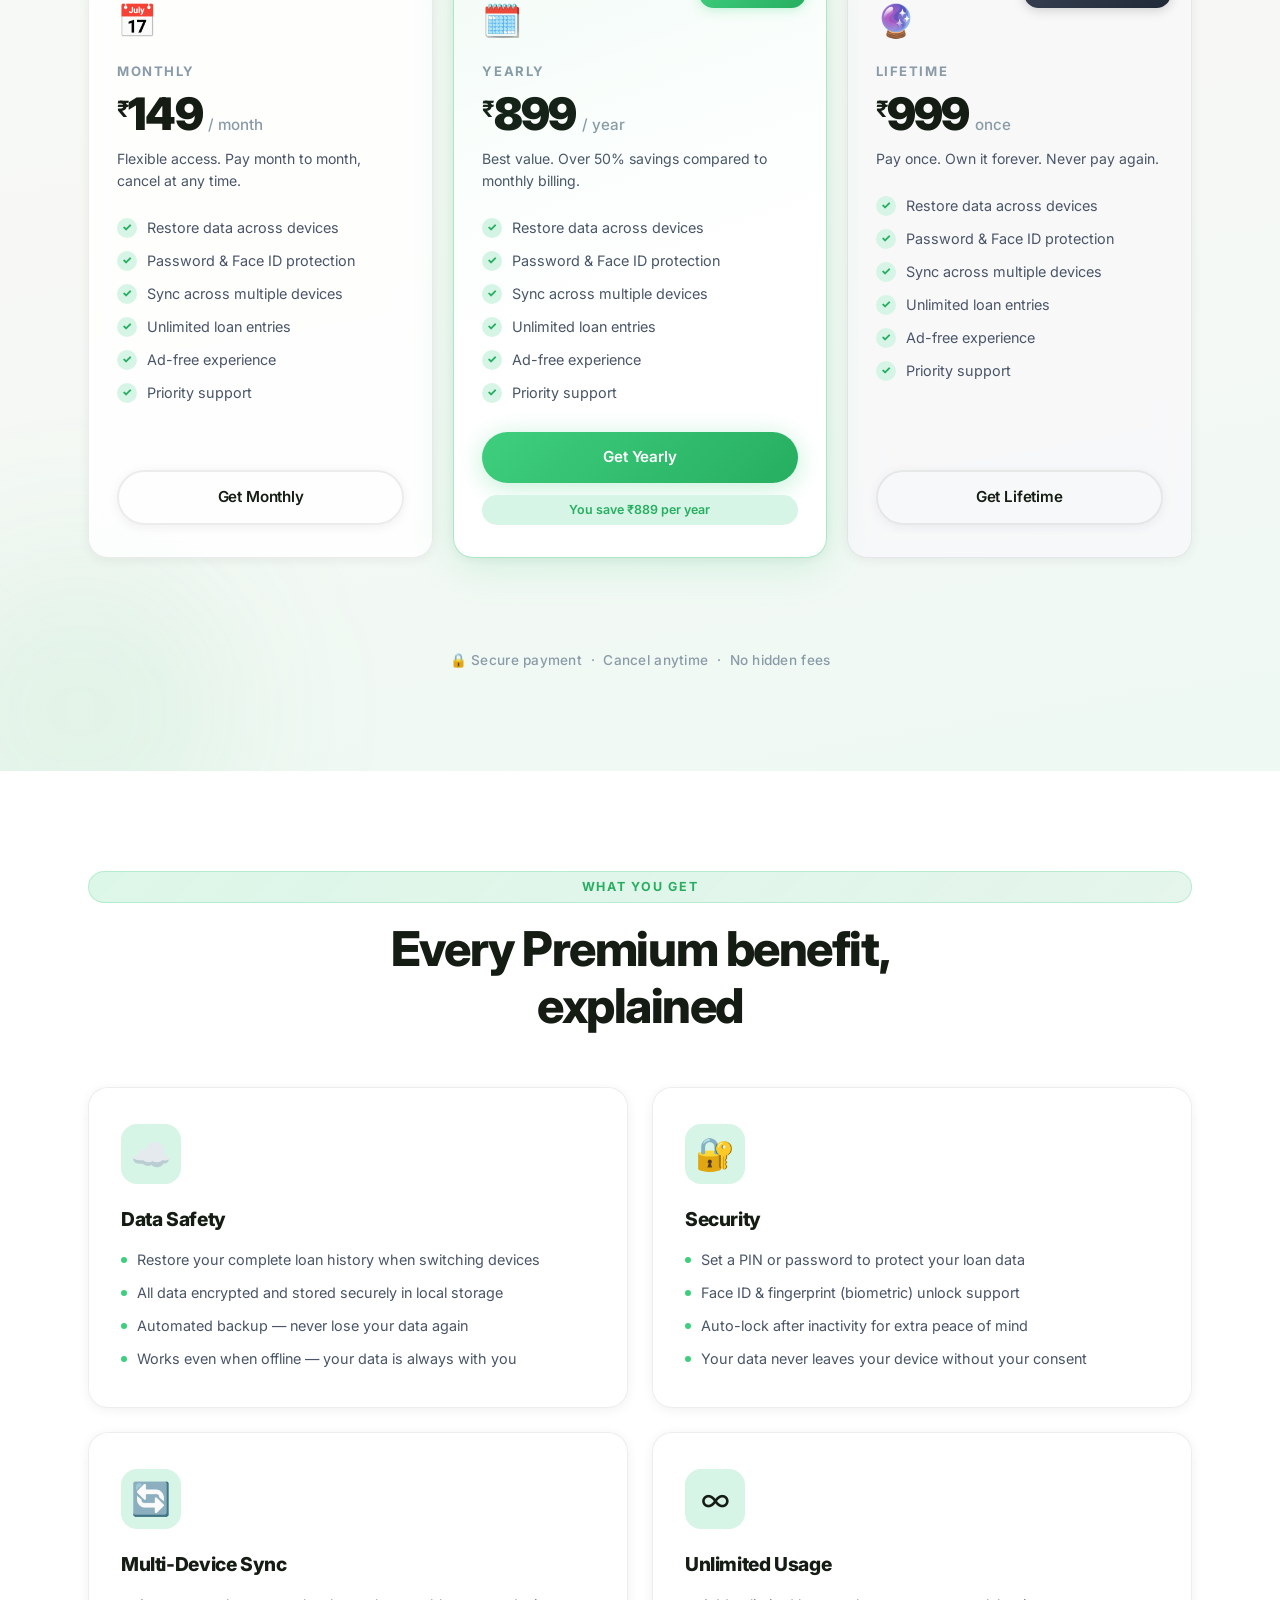
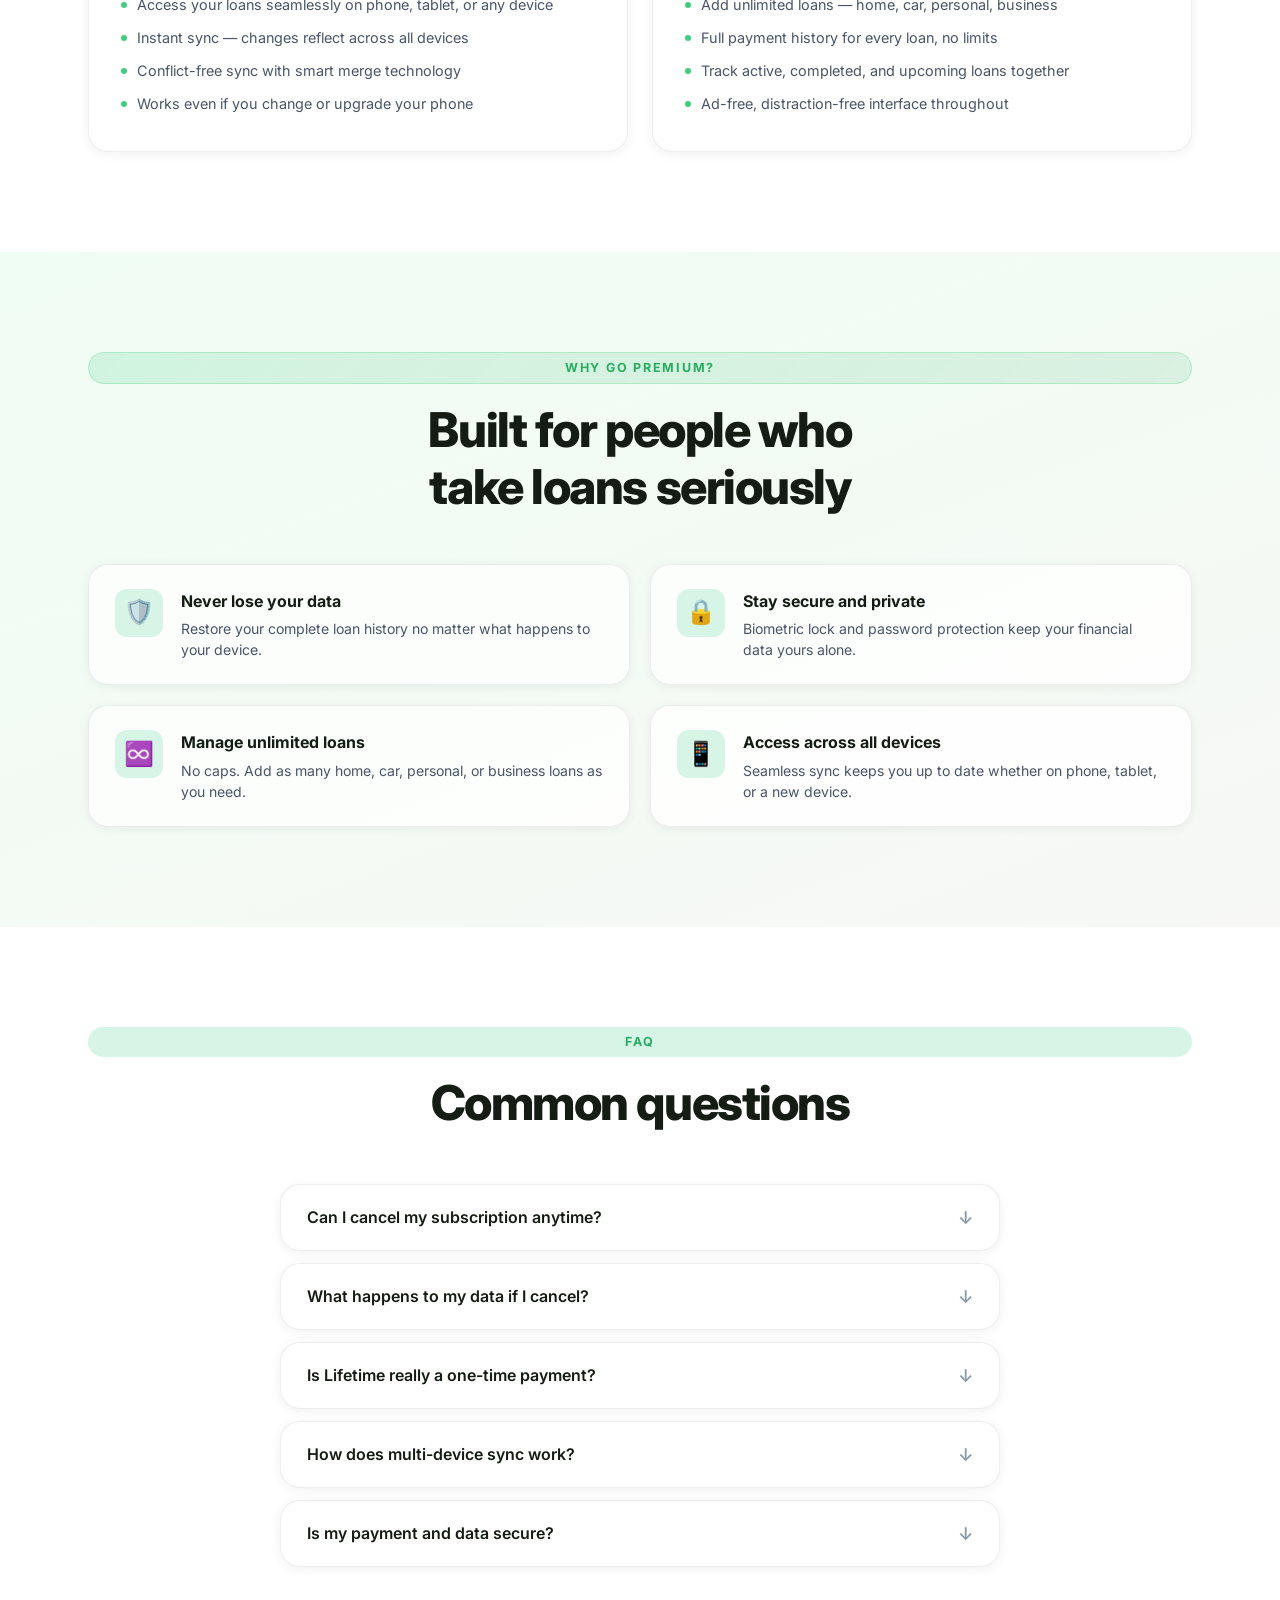
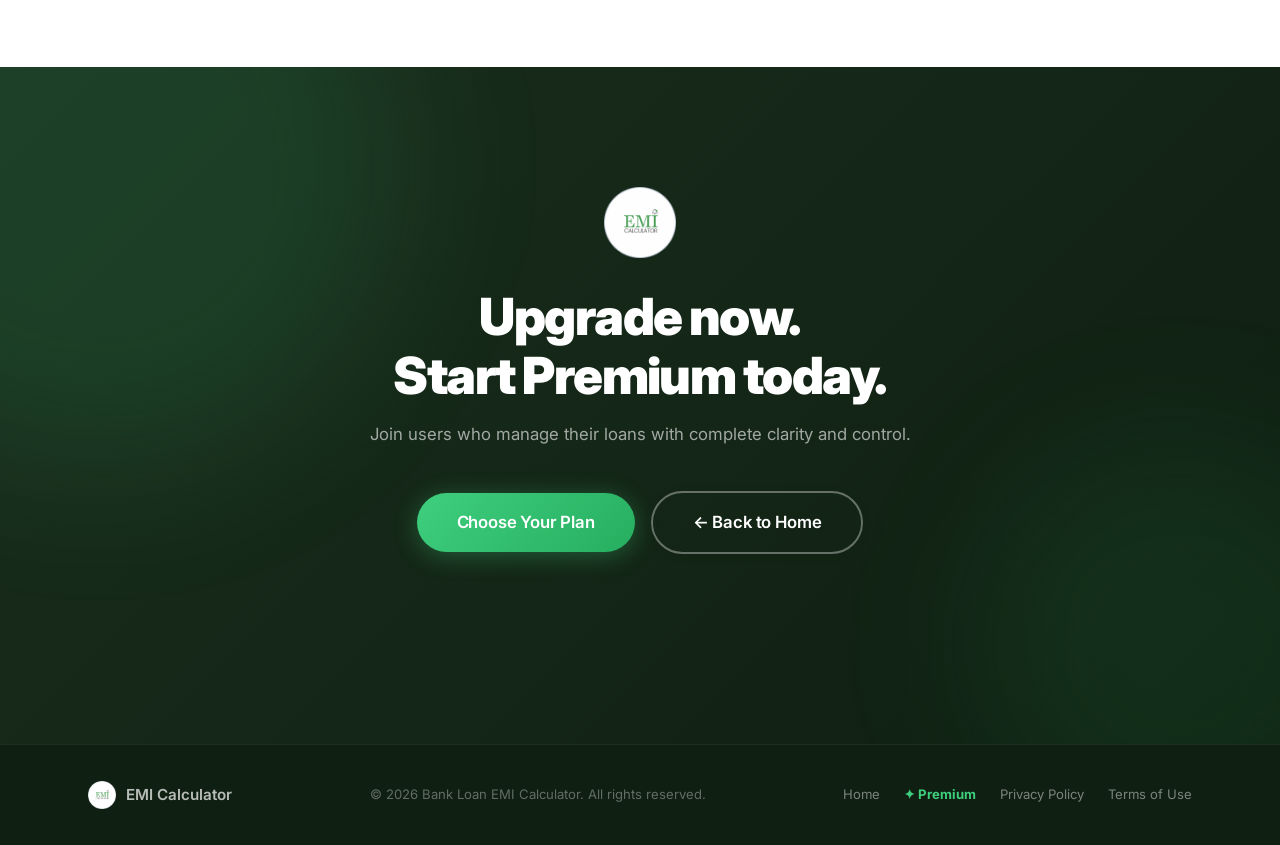
==== commit 794d80a1: "Reposition Multi-Loan section and add Free vs Pro comparison card layout" ====
--- a/premium.html
+++ b/premium.html
@@ -90,6 +90,32 @@
       <h2 class="section-title reveal center">Simple, transparent<br />pricing</h2>
       <p class="section-sub reveal center">Pick what works for you. Upgrade, downgrade, or cancel anytime.</p>
 
+      <!-- Free vs Pro Comparison -->
+      <div class="plan-comparison reveal">
+        <div class="comp-card" id="comp-free">
+          <h3>Free Plan</h3>
+          <ul class="comp-list">
+            <li><span class="check">✓</span> Loan calculation (EMI)</li>
+            <li><span class="check">✓</span> Basic loan tracking</li>
+            <li><span class="check">✓</span> Single device usage</li>
+            <li><span class="dash">−</span> Limited number of loans</li>
+            <li><span class="dash">−</span> No sync</li>
+            <li><span class="dash">−</span> No backup</li>
+          </ul>
+        </div>
+        <div class="comp-card" id="comp-pro">
+          <div class="pro-tag">Recommended</div>
+          <h3>Pro Plan</h3>
+          <ul class="comp-list">
+            <li><span class="check">✓</span> Restore data on new/lost device</li>
+            <li><span class="check">✓</span> Password &amp; Face ID protection</li>
+            <li><span class="check">✓</span> Sync across multiple devices</li>
+            <li><span class="check">✓</span> Unlimited loan entries</li>
+            <li><span class="check">✓</span> All Free features included</li>
+          </ul>
+        </div>
+      </div>
+
       <!-- Billing toggle -->
       <!-- <div class="billing-toggle reveal" id="billing-toggle">
         <button class="toggle-btn active" id="toggle-monthly" data-plan="monthly">Monthly</button>
@@ -282,72 +308,6 @@
     </div>
   </section>
 
-  <!-- ========== COMPARISON TABLE ========== -->
-  <section class="comparison-section" id="comparison">
-    <div class="container">
-      <div class="section-label reveal center">Free vs Premium</div>
-      <h2 class="section-title reveal center">See the difference</h2>
-      <div class="comparison-table reveal">
-        <div class="comp-header">
-          <div class="comp-feat-col">Feature</div>
-          <div class="comp-plan-col">Free</div>
-          <div class="comp-plan-col comp-plan-pro">Premium ✦</div>
-        </div>
-        <div class="comp-row">
-          <div class="comp-feat">EMI & Loan Calculator</div>
-          <div class="comp-val comp-yes">✓</div>
-          <div class="comp-val comp-yes comp-pro-val">✓</div>
-        </div>
-        <div class="comp-row">
-          <div class="comp-feat">Repayment Schedule</div>
-          <div class="comp-val comp-yes">✓</div>
-          <div class="comp-val comp-yes comp-pro-val">✓</div>
-        </div>
-        <div class="comp-row">
-          <div class="comp-feat">Multiple Loans</div>
-          <div class="comp-val comp-limited">Limited</div>
-          <div class="comp-val comp-yes comp-pro-val">Unlimited</div>
-        </div>
-        <div class="comp-row">
-          <div class="comp-feat">Works Offline</div>
-          <div class="comp-val comp-yes">✓</div>
-          <div class="comp-val comp-yes comp-pro-val">✓</div>
-        </div>
-        <div class="comp-row">
-          <div class="comp-feat">Data Restore &amp; Backup</div>
-          <div class="comp-val comp-no">—</div>
-          <div class="comp-val comp-yes comp-pro-val">✓</div>
-        </div>
-        <div class="comp-row">
-          <div class="comp-feat">Password &amp; Face ID</div>
-          <div class="comp-val comp-no">—</div>
-          <div class="comp-val comp-yes comp-pro-val">✓</div>
-        </div>
-        <div class="comp-row">
-          <div class="comp-feat">Multi-Device Sync</div>
-          <div class="comp-val comp-no">—</div>
-          <div class="comp-val comp-yes comp-pro-val">✓</div>
-        </div>
-        <div class="comp-row">
-          <div class="comp-feat">Ad-Free Experience</div>
-          <div class="comp-val comp-no">—</div>
-          <div class="comp-val comp-yes comp-pro-val">✓</div>
-        </div>
-        <div class="comp-row">
-          <div class="comp-feat">Priority Support</div>
-          <div class="comp-val comp-no">—</div>
-          <div class="comp-val comp-yes comp-pro-val">✓</div>
-        </div>
-        <div class="comp-footer">
-          <div></div>
-          <div></div>
-          <div>
-            <a href="#pricing" class="btn btn-pro btn-sm" id="comp-upgrade-btn">Upgrade Now</a>
-          </div>
-        </div>
-      </div>
-    </div>
-  </section>
 
   <!-- ========== WHY PREMIUM ========== -->
   <section class="why-premium" id="why-premium">
--- a/style.css
+++ b/style.css
@@ -1273,6 +1273,114 @@
   border: 1px solid rgba(62, 207, 126, 0.25);
 }
 
+/* ---- Free vs Pro Comparison Layout ---- */
+.plan-comparison {
+  display: grid;
+  grid-template-columns: 1fr 1fr;
+  gap: 32px;
+  max-width: 960px;
+  margin: 40px auto 60px;
+}
+
+.comp-card {
+  background: var(--bg-card);
+  border: 1.5px solid var(--border);
+  border-radius: var(--radius-md);
+  padding: 42px;
+  position: relative;
+  transition: transform var(--transition), border-color var(--transition), box-shadow var(--transition);
+  backdrop-filter: blur(12px);
+  -webkit-backdrop-filter: blur(12px);
+}
+
+.comp-card h3 {
+  font-size: 1.5rem;
+  font-weight: 800;
+  margin-bottom: 28px;
+  color: var(--text-primary);
+  letter-spacing: -0.02em;
+}
+
+.comp-list {
+  display: flex;
+  flex-direction: column;
+  gap: 18px;
+}
+
+.comp-list li {
+  display: flex;
+  align-items: center;
+  gap: 14px;
+  font-size: 1rem;
+  color: var(--text-body);
+  font-weight: 500;
+}
+
+.comp-list .check {
+  display: inline-flex;
+  align-items: center;
+  justify-content: center;
+  width: 22px;
+  height: 22px;
+  background: var(--green-light);
+  color: var(--green-dark);
+  border-radius: 50%;
+  font-size: 0.8rem;
+  font-weight: 800;
+  flex-shrink: 0;
+}
+
+.comp-list .dash {
+  display: inline-flex;
+  align-items: center;
+  justify-content: center;
+  width: 22px;
+  height: 22px;
+  background: rgba(0, 0, 0, 0.04);
+  color: var(--text-muted);
+  border-radius: 50%;
+  font-size: 0.9rem;
+  font-weight: 800;
+  flex-shrink: 0;
+}
+
+#comp-pro {
+  border-color: rgba(62, 207, 126, 0.35);
+  background: linear-gradient(135deg, rgba(255, 255, 255, 0.95) 0%, rgba(240, 253, 244, 0.8) 100%);
+  box-shadow: 0 12px 40px rgba(62, 207, 126, 0.12);
+}
+
+#comp-free {
+  background: rgba(255, 255, 255, 0.5);
+}
+
+.pro-tag {
+  position: absolute;
+  top: 20px;
+  right: 20px;
+  background: var(--green-dark);
+  color: #fff;
+  font-size: 0.7rem;
+  font-weight: 700;
+  text-transform: uppercase;
+  padding: 5px 14px;
+  border-radius: 50px;
+  letter-spacing: 0.08em;
+  box-shadow: 0 4px 12px rgba(39, 174, 96, 0.25);
+}
+
+@media (max-width: 800px) {
+  .plan-comparison {
+    grid-template-columns: 1fr;
+    gap: 24px;
+    max-width: 480px;
+  }
+  
+  .comp-card {
+    padding: 32px;
+  }
+}
+
 /* ---- Pricing Cards Grid ---- */
 .pricing-cards {
   display: grid;
